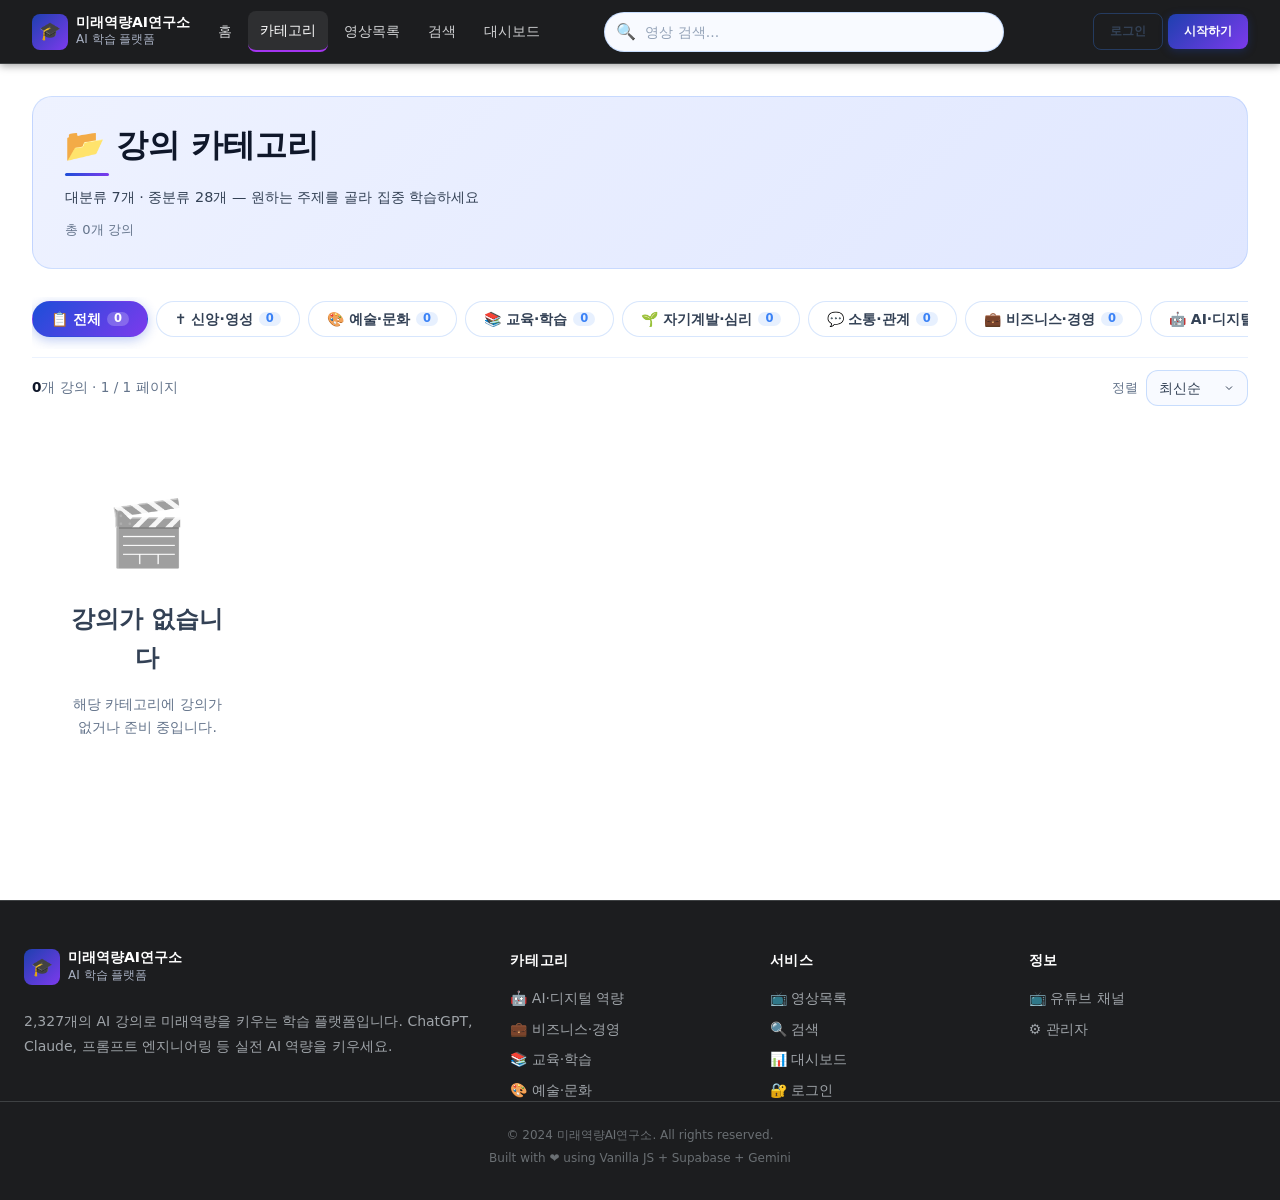
==== categories.html @ f141fc27 "feat: 미래역량AI연구소 초기 배포 - 전체 영상 목록 (videos-list.html) — 카테고리 배지 포함 - 카테고리별 강의 페이지 (categories.html) - " ====
<!DOCTYPE html>
<html lang="ko">
<head>
  <meta charset="UTF-8" />
  <meta name="viewport" content="width=device-width, initial-scale=1.0" />
  <title>카테고리별 강의 — 미래역량AI연구소</title>
  <meta name="description" content="AI·디지털, 비즈니스, 소통, 자기계발, 교육, 예술·문화, 신앙·영성 등 28개 세부 카테고리" />
  <link rel="stylesheet" href="css/main.css" />
  <link rel="stylesheet" href="css/components.css" />
  <style>
    /* ── 대분류 탭 ── */
    .main-tabs-wrap {
      overflow-x: auto;
      -webkit-overflow-scrolling: touch;
      scrollbar-width: none;
      padding: 4px 0 12px;
    }
    .main-tabs-wrap::-webkit-scrollbar { display: none; }
    .main-tabs {
      display: flex;
      gap: 8px;
      min-width: max-content;
    }
    .main-tab {
      display: flex;
      align-items: center;
      gap: 6px;
      padding: 10px 18px;
      border-radius: 40px;
      border: 1.5px solid rgba(59,130,246,0.2);
      background: #fff;
      cursor: pointer;
      white-space: nowrap;
      font-size: 0.875rem;
      font-weight: 600;
      color: var(--text-secondary);
      transition: all 0.18s;
      line-height: 1;
    }
    .main-tab:hover {
      border-color: rgba(59,130,246,0.45);
      background: #F0F4FF;
      color: #1D4ED8;
    }
    .main-tab.active {
      background: linear-gradient(135deg, #1D4ED8, #7C3AED);
      border-color: transparent;
      color: #fff;
      box-shadow: 0 3px 12px rgba(29,78,216,0.3);
    }
    .main-tab .tab-count {
      font-size: 0.72rem;
      font-weight: 700;
      background: rgba(255,255,255,0.22);
      padding: 1px 7px;
      border-radius: 20px;
    }
    .main-tab:not(.active) .tab-count {
      background: rgba(59,130,246,0.12);
      color: #3B82F6;
    }

    /* ── 중분류 필 바 ── */
    .sub-pills-bar {
      display: flex;
      align-items: center;
      gap: 8px;
      flex-wrap: wrap;
      padding: 14px 0 8px;
      border-top: 1px solid rgba(59,130,246,0.1);
      margin-top: 4px;
    }
    .sub-pills-bar .sub-label {
      font-size: 0.75rem;
      color: var(--text-muted);
      font-weight: 600;
      white-space: nowrap;
      padding-right: 4px;
    }

    /* ── 컨트롤 바 ── */
    .control-bar {
      display: flex;
      align-items: center;
      justify-content: space-between;
      gap: 12px;
      padding: 12px 0;
      flex-wrap: wrap;
      border-top: 1px solid rgba(59,130,246,0.1);
      margin-top: 8px;
    }
    .result-info {
      font-size: 0.85rem;
      color: var(--text-muted);
    }
    .result-info strong { color: var(--text-primary); }
    @media (max-width: 480px) {
      .main-tab { padding: 8px 14px; font-size: 0.8rem; }
      .control-bar { flex-direction: column; align-items: flex-start; gap: 8px; }
    }
  </style>
</head>
<body>

<script src="js/config.js"></script>
<script src="js/videos-data.js"></script>
<script src="js/categories-data.js"></script>
<script src="js/common.js"></script>
<script>injectNav('categories');</script>

<div class="page-wrapper">
  <div class="container" style="padding-top:32px;padding-bottom:80px;">

    <!-- 페이지 헤더 -->
    <div style="margin-bottom:28px;padding:28px 32px;background:linear-gradient(135deg,#EEF2FF 0%,#E0E7FF 100%);border-radius:20px;border:1.5px solid rgba(59,130,246,0.18);">
      <h1 style="font-size:clamp(1.4rem,4vw,2rem);font-weight:800;margin-bottom:6px;">
        📂 강의 카테고리
      </h1>
      <div style="width:44px;height:3px;background:linear-gradient(90deg,#1D4ED8,#7C3AED);border-radius:2px;margin:8px 0 10px;"></div>
      <p style="color:var(--text-secondary);font-size:0.9rem;">
        대분류 7개 · 중분류 28개 — 원하는 주제를 골라 집중 학습하세요
      </p>
      <div id="headerCount" style="margin-top:10px;font-size:0.82rem;color:#64748B;"></div>
    </div>

    <!-- ① 대분류 탭 -->
    <div class="main-tabs-wrap">
      <div class="main-tabs" id="mainTabs"></div>
    </div>

    <!-- ② 중분류 필 (대분류 선택 시) -->
    <div class="sub-pills-bar" id="subPillsBar" style="display:none;"></div>

    <!-- ③ 컨트롤 바 -->
    <div class="control-bar">
      <div class="result-info" id="resultInfo">로딩 중…</div>
      <div style="display:flex;align-items:center;gap:8px;">
        <label for="sortSelect" style="font-size:0.8rem;color:var(--text-muted);">정렬</label>
        <select class="sort-select" id="sortSelect">
          <option value="latest">최신순</option>
          <option value="popular">조회수순</option>
          <option value="title">제목순</option>
        </select>
      </div>
    </div>

    <!-- ④ 영상 그리드 -->
    <div class="video-grid" id="videoGrid"></div>

    <!-- ⑤ 페이지네이션 -->
    <div id="paginationWrap"></div>

  </div>
</div>

<div id="siteFooter"></div>
<script>injectFooter();</script>
<div id="toast-container"></div>

<script>
/* ─── 상태 ─────────────────────────────────────────────── */
var state = {
  mainId : getUrlParam('main', 'all'),
  subId  : getUrlParam('sub',  'all'),
  sort   : getUrlParam('sort', 'latest'),
  page   : parseInt(getUrlParam('page', '1'), 10) || 1,
};
var PAGE_SIZE = 20;

/* ─── 정렬 함수 ─────────────────────────────────────────── */
var SORT_FNS = {
  latest : function(a,b){ return new Date(b.published_at) - new Date(a.published_at); },
  popular: function(a,b){ return b.view_count - a.view_count; },
  title  : function(a,b){ return (a.title||'').localeCompare(b.title||'', 'ko'); },
};

/* ─── 필터링 ─────────────────────────────────────────────── */
function getFilteredVideos() {
  var all = getCategorizedVideos();
  if (state.mainId !== 'all') {
    all = all.filter(function(v){ return v.mainId === state.mainId; });
  }
  if (state.subId !== 'all') {
    all = all.filter(function(v){ return v.subId === state.subId; });
  }
  var fn = SORT_FNS[state.sort] || SORT_FNS.latest;
  return all.slice().sort(fn);
}

/* ─── 대분류 탭 렌더링 ──────────────────────────────────── */
function renderMainTabs() {
  var counts = getCounts();
  var el = document.getElementById('mainTabs');
  if (!el) return;

  var total = counts._total || 0;

  /* 헤더 카운트 */
  var hc = document.getElementById('headerCount');
  if (hc) hc.textContent = '총 ' + total.toLocaleString() + '개 강의';

  var html = '<button class="main-tab' + (state.mainId==='all'?' active':'') +
             '" data-main="all">📋 전체 <span class="tab-count">' + total + '</span></button>';

  TAXONOMY.forEach(function(main) {
    var cnt = (counts[main.id] || {})._total || 0;
    html += '<button class="main-tab' + (state.mainId===main.id?' active':'') +
            '" data-main="' + main.id + '">' +
            main.icon + ' ' + main.name +
            ' <span class="tab-count">' + cnt + '</span></button>';
  });

  /* 기타 */
  var otherCnt = (counts.other || {})._total || 0;
  if (otherCnt > 0) {
    html += '<button class="main-tab' + (state.mainId==='other'?' active':'') +
            '" data-main="other">📋 기타 <span class="tab-count">' + otherCnt + '</span></button>';
  }

  el.innerHTML = html;
  el.querySelectorAll('.main-tab').forEach(function(btn) {
    btn.addEventListener('click', function() {
      state.mainId = btn.dataset.main;
      state.subId  = 'all';
      state.page   = 1;
      syncUrl();
      renderMainTabs();
      renderSubPills();
      renderVideos();
    });
  });
}

/* ─── 중분류 필 렌더링 ──────────────────────────────────── */
function renderSubPills() {
  var bar = document.getElementById('subPillsBar');
  if (!bar) return;

  if (state.mainId === 'all' || state.mainId === 'other') {
    bar.style.display = 'none';
    return;
  }

  var main = getMainById(state.mainId);
  if (!main) { bar.style.display = 'none'; return; }

  var counts = getCounts();
  var mainCounts = counts[state.mainId] || { subs: {} };

  var html = '<span class="sub-label">' + main.icon + ' ' + main.name + ' ›</span>';
  html += '<button class="category-pill' + (state.subId==='all'?' active':'') + '" data-sub="all">' +
          '전체 <span class="pill-count">' + (mainCounts._total||0) + '</span></button>';

  main.subs.forEach(function(sub) {
    var cnt = mainCounts.subs[sub.id] || 0;
    html += '<button class="category-pill' + (state.subId===sub.id?' active':'') +
            '" data-sub="' + sub.id + '">' +
            sub.icon + ' ' + sub.name +
            ' <span class="pill-count">' + cnt + '</span></button>';
  });

  bar.innerHTML = html;
  bar.style.display = 'flex';

  bar.querySelectorAll('.category-pill').forEach(function(pill) {
    pill.addEventListener('click', function() {
      state.subId = pill.dataset.sub;
      state.page  = 1;
      syncUrl();
      renderSubPills();
      renderVideos();
    });
  });
}

/* ─── 영상 그리드 렌더링 ────────────────────────────────── */
function renderVideos() {
  var grid  = document.getElementById('videoGrid');
  var info  = document.getElementById('resultInfo');
  var pgWrap = document.getElementById('paginationWrap');
  if (!grid) return;

  var filtered = getFilteredVideos();
  var total = filtered.length;
  var totalPages = Math.max(1, Math.ceil(total / PAGE_SIZE));
  if (state.page > totalPages) state.page = totalPages;

  var start = (state.page - 1) * PAGE_SIZE;
  var page  = filtered.slice(start, start + PAGE_SIZE);

  /* 결과 정보 */
  var label = 'all';
  if (state.subId !== 'all') {
    var sub = getSubById(state.subId);
    label = sub ? sub.icon + ' ' + sub.name : state.subId;
  } else if (state.mainId !== 'all') {
    var main = getMainById(state.mainId);
    label = main ? main.icon + ' ' + main.name : state.mainId;
  }
  if (info) {
    info.innerHTML = (label !== 'all' ? '<strong>' + label + '</strong> · ' : '') +
                     '<strong>' + total.toLocaleString() + '</strong>개 강의 · ' +
                     state.page + ' / ' + totalPages + ' 페이지';
  }

  if (!page.length) {
    renderEmptyState(grid, '🎬', '강의가 없습니다', '해당 카테고리에 강의가 없거나 준비 중입니다.');
    if (pgWrap) pgWrap.innerHTML = '';
    return;
  }

  grid.innerHTML = page.map(function(v){ return renderVideoCard(v); }).join('');

  if (pgWrap) {
    pgWrap.innerHTML = renderPagination(state.page, totalPages, function(p) {
      state.page = p;
      syncUrl();
      renderVideos();
      window.scrollTo({ top: 0, behavior: 'smooth' });
    });
  }
}

/* ─── URL 동기화 ─────────────────────────────────────────── */
function syncUrl() {
  updateUrlParams({
    main: state.mainId !== 'all' ? state.mainId : null,
    sub : state.subId  !== 'all' ? state.subId  : null,
    sort: state.sort   !== 'latest' ? state.sort : null,
    page: state.page   >  1        ? state.page  : null,
  });
}

/* ─── 정렬 이벤트 ─────────────────────────────────────────── */
document.addEventListener('DOMContentLoaded', function() {
  var sortEl = document.getElementById('sortSelect');
  if (sortEl) {
    sortEl.value = state.sort;
    sortEl.addEventListener('change', function() {
      state.sort = this.value;
      state.page = 1;
      syncUrl();
      renderVideos();
    });
  }

  renderMainTabs();
  renderSubPills();
  renderVideos();
});
</script>
</body>
</html>
---- css/main.css ----
/* ============================================================
   미래역량AI연구소 학습 플랫폼 — main.css
   전역 스타일 · 화이트 테마 · CSS 변수 · 타이포그래피 · 반응형 그리드 · 애니메이션
   ============================================================ */

/* ── 1. CSS 커스텀 변수 ── */
:root {
  /* 컬러 팔레트 */
  --color-primary:        #1E40AF;
  --color-primary-light:  #3B82F6;
  --color-primary-dark:   #1E3A8A;
  --color-secondary:      #7C3AED;
  --color-secondary-light:#A78BFA;
  --color-accent:         #059669;
  --color-accent-light:   #10B981;

  /* 배경 - 화이트 테마 */
  --bg-base:              #FFFFFF;
  --bg-surface:           #FFFFFF;
  --bg-surface-2:         #F8FAFF;
  --bg-surface-3:         #EEF2FF;
  --bg-glass:             rgba(255, 255, 255, 0.92);
  --bg-glass-light:       rgba(59, 130, 246, 0.06);

  /* 텍스트 - 최고 대비 */
  --text-primary:         #0F172A;
  --text-secondary:       #334155;
  --text-muted:           #64748B;
  --text-accent:          #1D4ED8;

  /* 테두리 - 유색 */
  --border-color:         rgba(59, 130, 246, 0.2);
  --border-color-hover:   rgba(99, 102, 241, 0.45);

  /* 그림자 */
  --shadow-sm:            0 1px 4px rgba(30, 64, 175, 0.08);
  --shadow-md:            0 4px 20px rgba(30, 64, 175, 0.12);
  --shadow-lg:            0 8px 40px rgba(30, 64, 175, 0.16);
  --shadow-glow-blue:     0 0 32px rgba(59, 130, 246, 0.25);
  --shadow-glow-purple:   0 0 32px rgba(124, 58, 237, 0.2);

  /* 타이포그래피 */
  --font-sans:            'Noto Sans KR', 'Inter', system-ui, sans-serif;
  --font-mono:            'JetBrains Mono', 'Fira Code', monospace;
  --fs-xs:                0.75rem;    /* 12px */
  --fs-sm:                0.875rem;   /* 14px */
  --fs-base:              1rem;       /* 16px */
  --fs-md:                1.125rem;   /* 18px */
  --fs-lg:                1.25rem;    /* 20px */
  --fs-xl:                1.5rem;     /* 24px */
  --fs-2xl:               1.875rem;   /* 30px */
  --fs-3xl:               2.25rem;    /* 36px */
  --fs-4xl:               3rem;       /* 48px */
  --fw-regular:           400;
  --fw-medium:            500;
  --fw-semibold:          600;
  --fw-bold:              700;
  --fw-extrabold:         800;
  --lh-tight:             1.25;
  --lh-normal:            1.6;
  --lh-relaxed:           1.75;

  /* 간격 (8px 기반) */
  --space-1:              0.25rem;    /* 4px */
  --space-2:              0.5rem;     /* 8px */
  --space-3:              0.75rem;    /* 12px */
  --space-4:              1rem;       /* 16px */
  --space-5:              1.25rem;    /* 20px */
  --space-6:              1.5rem;     /* 24px */
  --space-8:              2rem;       /* 32px */
  --space-10:             2.5rem;     /* 40px */
  --space-12:             3rem;       /* 48px */
  --space-16:             4rem;       /* 64px */
  --space-20:             5rem;       /* 80px */

  /* 반경 */
  --radius-sm:            4px;
  --radius-md:            8px;
  --radius-lg:            12px;
  --radius-xl:            16px;
  --radius-2xl:           24px;
  --radius-full:          9999px;

  /* 전환 */
  --transition-fast:      150ms ease;
  --transition-normal:    250ms ease;
  --transition-slow:      400ms ease;

  /* z-index 레이어 */
  --z-base:               0;
  --z-dropdown:           100;
  --z-sticky:             200;
  --z-modal:              300;
  --z-toast:              400;
  --z-tooltip:            500;

  /* 레이아웃 */
  --max-width:            1280px;
  --nav-height:           64px;
  --sidebar-width:        320px;
}

/* ── 2. CSS 리셋 & 기반 ── */
*, *::before, *::after {
  box-sizing: border-box;
  margin: 0;
  padding: 0;
}

html {
  font-size: 16px;
  scroll-behavior: smooth;
  -webkit-text-size-adjust: 100%;
}

body {
  font-family: var(--font-sans);
  font-size: var(--fs-base);
  font-weight: var(--fw-regular);
  line-height: var(--lh-normal);
  color: var(--text-primary);
  background-color: #FFFFFF;
  min-height: 100vh;
  overflow-x: hidden;
  -webkit-font-smoothing: antialiased;
  -moz-osx-font-smoothing: grayscale;
}

img, video, iframe {
  display: block;
  max-width: 100%;
}

a {
  color: inherit;
  text-decoration: none;
}

button {
  font-family: inherit;
  cursor: pointer;
  border: none;
  background: none;
}

input, textarea, select {
  font-family: inherit;
  font-size: inherit;
}

ul, ol {
  list-style: none;
}

h1, h2, h3, h4, h5, h6 {
  font-weight: var(--fw-bold);
  line-height: var(--lh-tight);
  color: var(--text-primary);
}

/* ── 3. 타이포그래피 유틸리티 ── */
.text-xs     { font-size: var(--fs-xs); }
.text-sm     { font-size: var(--fs-sm); }
.text-base   { font-size: var(--fs-base); }
.text-md     { font-size: var(--fs-md); }
.text-lg     { font-size: var(--fs-lg); }
.text-xl     { font-size: var(--fs-xl); }
.text-2xl    { font-size: var(--fs-2xl); }
.text-3xl    { font-size: var(--fs-3xl); }
.text-4xl    { font-size: var(--fs-4xl); }

.font-medium    { font-weight: var(--fw-medium); }
.font-semibold  { font-weight: var(--fw-semibold); }
.font-bold      { font-weight: var(--fw-bold); }
.font-extrabold { font-weight: var(--fw-extrabold); }

.text-primary   { color: var(--text-primary); }
.text-secondary { color: var(--text-secondary); }
.text-muted     { color: var(--text-muted); }
.text-accent    { color: var(--text-accent); }
.text-green     { color: var(--color-accent-light); }
.text-purple    { color: var(--color-secondary-light); }

.text-center  { text-align: center; }
.text-right   { text-align: right; }
.text-left    { text-align: left; }

.leading-tight   { line-height: var(--lh-tight); }
.leading-relaxed { line-height: var(--lh-relaxed); }

/* 그라디언트 텍스트 */
.gradient-text {
  background: linear-gradient(135deg, var(--color-primary-light), var(--color-secondary-light));
  -webkit-background-clip: text;
  -webkit-text-fill-color: transparent;
  background-clip: text;
}

.gradient-text-green {
  background: linear-gradient(135deg, var(--color-accent-light), var(--color-primary-light));
  -webkit-background-clip: text;
  -webkit-text-fill-color: transparent;
  background-clip: text;
}

/* ── 4. 레이아웃 ── */
.container {
  width: 100%;
  max-width: var(--max-width);
  margin-inline: auto;
  padding-inline: var(--space-4);
}

@media (min-width: 640px)  { .container { padding-inline: var(--space-6); } }
@media (min-width: 1024px) { .container { padding-inline: var(--space-8); } }

.page-wrapper {
  padding-top: var(--nav-height);
  min-height: 100vh;
}

/* 섹션 간격 */
.section {
  padding-block: var(--space-16);
}
.section-sm {
  padding-block: var(--space-10);
}

.section-title {
  font-size: var(--fs-2xl);
  font-weight: var(--fw-bold);
  margin-bottom: var(--space-2);
}
.section-subtitle {
  font-size: var(--fs-base);
  color: var(--text-secondary);
  margin-bottom: var(--space-8);
}

/* ── 5. 반응형 그리드 ── */

/* 영상 카드 그리드 */
.video-grid {
  display: grid;
  gap: 16px;
  grid-template-columns: 1fr;
}
@media (min-width: 480px) {
  .video-grid { grid-template-columns: repeat(2, 1fr); }
}
@media (min-width: 768px) {
  .video-grid { grid-template-columns: repeat(3, 1fr); gap: 16px; }
}
@media (min-width: 1024px) {
  .video-grid { grid-template-columns: repeat(4, 1fr); }
}
@media (min-width: 1280px) {
  .video-grid { grid-template-columns: repeat(5, 1fr); }
}

/* 카테고리 그리드 */
.category-grid {
  display: grid;
  gap: var(--space-4);
  grid-template-columns: repeat(2, 1fr);
}
@media (min-width: 480px) {
  .category-grid { grid-template-columns: repeat(3, 1fr); }
}
@media (min-width: 768px) {
  .category-grid { grid-template-columns: repeat(4, 1fr); }
}
@media (min-width: 1024px) {
  .category-grid { grid-template-columns: repeat(5, 1fr); }
}

/* 2열 레이아웃 (콘텐츠 + 사이드바) */
.content-with-sidebar {
  display: grid;
  gap: var(--space-8);
  grid-template-columns: 1fr;
}
@media (min-width: 1024px) {
  .content-with-sidebar {
    grid-template-columns: 1fr var(--sidebar-width);
    align-items: start;
  }
}

/* 통계 카드 그리드 */
.stats-grid {
  display: grid;
  gap: var(--space-4);
  grid-template-columns: repeat(2, 1fr);
}
@media (min-width: 768px) {
  .stats-grid { grid-template-columns: repeat(4, 1fr); }
}

/* ── 6. 플렉스 유틸리티 ── */
.flex          { display: flex; }
.flex-col      { flex-direction: column; }
.flex-wrap     { flex-wrap: wrap; }
.items-center  { align-items: center; }
.items-start   { align-items: flex-start; }
.items-end     { align-items: flex-end; }
.justify-center { justify-content: center; }
.justify-between { justify-content: space-between; }
.justify-end    { justify-content: flex-end; }
.gap-1   { gap: var(--space-1); }
.gap-2   { gap: var(--space-2); }
.gap-3   { gap: var(--space-3); }
.gap-4   { gap: var(--space-4); }
.gap-6   { gap: var(--space-6); }
.gap-8   { gap: var(--space-8); }
.flex-1  { flex: 1; }
.flex-shrink-0 { flex-shrink: 0; }

/* ── 7. 배경 & 카드 유틸리티 ── */
.bg-surface   { background: var(--bg-surface); }
.bg-surface-2 { background: var(--bg-surface-2); }
.bg-glass     { background: var(--bg-glass); backdrop-filter: blur(12px); -webkit-backdrop-filter: blur(12px); }

.card {
  background: #FFFFFF;
  border: 1.5px solid rgba(59, 130, 246, 0.18);
  border-radius: var(--radius-xl);
  padding: var(--space-6);
  box-shadow: 0 2px 12px rgba(30, 64, 175, 0.06);
}

.card-hover {
  transition: transform var(--transition-normal), box-shadow var(--transition-normal), border-color var(--transition-normal);
}
.card-hover:hover {
  transform: translateY(-2px);
  box-shadow: 0 8px 32px rgba(30, 64, 175, 0.14);
  border-color: rgba(99, 102, 241, 0.4);
}

/* ── 8. 구분선 ── */
.divider {
  height: 1px;
  background: var(--border-color);
  margin-block: var(--space-6);
}

/* ── 9. 배지 ── */
.badge {
  display: inline-flex;
  align-items: center;
  gap: var(--space-1);
  padding: 2px var(--space-2);
  border-radius: var(--radius-full);
  font-size: var(--fs-xs);
  font-weight: var(--fw-semibold);
  white-space: nowrap;
}
.badge-blue   { background: rgba(59,130,246,0.1); color: #1D4ED8; border: 1px solid rgba(59,130,246,0.3); }
.badge-purple { background: rgba(124,58,237,0.08); color: #7C3AED; border: 1px solid rgba(124,58,237,0.25); }
.badge-green  { background: rgba(5,150,105,0.08); color: #059669; border: 1px solid rgba(5,150,105,0.25); }
.badge-orange { background: rgba(234,88,12,0.08); color: #D97706; border: 1px solid rgba(234,88,12,0.25); }
.badge-gray   { background: rgba(100,116,139,0.1); color: #334155; border: 1px solid rgba(100,116,139,0.2); }

/* ── 10. 스크롤바 커스텀 ── */
::-webkit-scrollbar { width: 6px; height: 6px; }
::-webkit-scrollbar-track { background: #F1F5F9; }
::-webkit-scrollbar-thumb { background: #CBD5E1; border-radius: 3px; }
::-webkit-scrollbar-thumb:hover { background: #94A3B8; }

/* ── 11. 애니메이션 키프레임 ── */
@keyframes fadeIn {
  from { opacity: 0; }
  to   { opacity: 1; }
}

@keyframes fadeInUp {
  from { opacity: 0; transform: translateY(20px); }
  to   { opacity: 1; transform: translateY(0); }
}

@keyframes fadeInDown {
  from { opacity: 0; transform: translateY(-20px); }
  to   { opacity: 1; transform: translateY(0); }
}

@keyframes fadeInLeft {
  from { opacity: 0; transform: translateX(-20px); }
  to   { opacity: 1; transform: translateX(0); }
}

@keyframes slideUp {
  from { transform: translateY(100%); opacity: 0; }
  to   { transform: translateY(0); opacity: 1; }
}

@keyframes scaleIn {
  from { opacity: 0; transform: scale(0.95); }
  to   { opacity: 1; transform: scale(1); }
}

@keyframes pulse {
  0%, 100% { opacity: 1; }
  50%       { opacity: 0.5; }
}

@keyframes spin {
  from { transform: rotate(0deg); }
  to   { transform: rotate(360deg); }
}

@keyframes shimmer {
  0%   { background-position: -200% 0; }
  100% { background-position: 200% 0; }
}

@keyframes gradientShift {
  0%   { background-position: 0% 50%; }
  50%  { background-position: 100% 50%; }
  100% { background-position: 0% 50%; }
}

@keyframes float {
  0%, 100% { transform: translateY(0); }
  50%       { transform: translateY(-8px); }
}

@keyframes glow {
  0%, 100% { box-shadow: var(--shadow-glow-blue); }
  50%       { box-shadow: var(--shadow-glow-purple); }
}

/* 애니메이션 클래스 */
.animate-fade-in     { animation: fadeIn 0.4s ease forwards; }
.animate-fade-in-up  { animation: fadeInUp 0.5s ease forwards; }
.animate-fade-in-down { animation: fadeInDown 0.4s ease forwards; }
.animate-scale-in    { animation: scaleIn 0.3s ease forwards; }
.animate-float       { animation: float 3s ease-in-out infinite; }
.animate-pulse       { animation: pulse 2s ease-in-out infinite; }
.animate-spin        { animation: spin 1s linear infinite; }
.animate-glow        { animation: glow 3s ease-in-out infinite; }

/* 딜레이 유틸리티 */
.delay-100 { animation-delay: 100ms; }
.delay-200 { animation-delay: 200ms; }
.delay-300 { animation-delay: 300ms; }
.delay-400 { animation-delay: 400ms; }
.delay-500 { animation-delay: 500ms; }

/* 스켈레톤 로딩 */
.skeleton {
  background: linear-gradient(90deg, #F1F5F9 25%, #E2E8F0 50%, #F1F5F9 75%);
  background-size: 200% 100%;
  animation: shimmer 1.5s infinite;
  border-radius: var(--radius-md);
}

/* ── 12. 반응형 유틸리티 ── */
.hidden         { display: none !important; }
.sr-only        { position: absolute; width: 1px; height: 1px; padding: 0; margin: -1px; overflow: hidden; clip: rect(0,0,0,0); white-space: nowrap; border: 0; }

@media (max-width: 639px) {
  .hidden-mobile { display: none !important; }
  .text-4xl { font-size: var(--fs-2xl); }
  .text-3xl { font-size: var(--fs-xl); }
}
@media (min-width: 640px) {
  .hidden-desktop { display: none !important; }
}
@media (max-width: 1023px) {
  .hidden-tablet { display: none !important; }
}

/* ── 13. 인터랙션 피드백 ── */
.interactive {
  transition: opacity var(--transition-fast), transform var(--transition-fast);
  cursor: pointer;
}
.interactive:hover  { opacity: 0.85; }
.interactive:active { transform: scale(0.97); }

/* ── 14. 포커스 링 ── */
:focus-visible {
  outline: 2px solid var(--color-primary-light);
  outline-offset: 2px;
  border-radius: var(--radius-sm);
}

/* ── 15. 선택 색상 ── */
::selection {
  background: rgba(99, 102, 241, 0.2);
  color: #0F172A;
}

/* ── 16. 스크롤 여백 (fixed nav 보정) ── */
[id] { scroll-margin-top: calc(var(--nav-height) + 16px); }

/* ── 17. 공통 섹션 헤더 ── */
.section-header {
  display: flex;
  align-items: flex-end;
  justify-content: space-between;
  margin-bottom: var(--space-8);
  gap: var(--space-4);
  flex-wrap: wrap;
}

.section-header .view-all {
  font-size: var(--fs-sm);
  color: var(--color-primary-light);
  font-weight: var(--fw-medium);
  white-space: nowrap;
  transition: color var(--transition-fast);
}
.section-header .view-all:hover { color: var(--color-secondary-light); }

/* ── 18. 페이지 구분선 그라디언트 ── */
.gradient-divider {
  height: 1px;
  background: linear-gradient(90deg, transparent, rgba(99, 102, 241, 0.35), rgba(59, 130, 246, 0.25), transparent);
  margin-block: var(--space-12);
}

/* ── 19. 빈 상태 (empty state) ── */
.empty-state {
  display: flex;
  flex-direction: column;
  align-items: center;
  justify-content: center;
  gap: var(--space-4);
  padding: var(--space-16) var(--space-8);
  text-align: center;
}

.empty-state-icon {
  font-size: 4rem;
  opacity: 0.5;
}

.empty-state-title {
  font-size: var(--fs-xl);
  font-weight: var(--fw-semibold);
  color: #334155;
}

.empty-state-desc {
  font-size: var(--fs-sm);
  color: #64748B;
  max-width: 360px;
}

/* ── 20. 로딩 오버레이 ── */
.loading-overlay {
  position: fixed;
  inset: 0;
  background: rgba(255, 255, 255, 0.85);
  display: flex;
  align-items: center;
  justify-content: center;
  z-index: var(--z-modal);
  backdrop-filter: blur(4px);
}

.spinner {
  width: 40px;
  height: 40px;
  border: 3px solid var(--border-color);
  border-top-color: var(--color-primary-light);
  border-radius: 50%;
  animation: spin 0.8s linear infinite;
}

.spinner-sm {
  width: 20px;
  height: 20px;
  border-width: 2px;
}

/* ── 21. 히어로 그라디언트 배경 ── */
.hero-bg {
  background:
    radial-gradient(ellipse 80% 60% at 20% 40%, rgba(59, 130, 246, 0.12) 0%, transparent 60%),
    radial-gradient(ellipse 60% 50% at 80% 60%, rgba(124, 58, 237, 0.08) 0%, transparent 60%),
    linear-gradient(135deg, #EEF2FF 0%, #E0E7FF 30%, #F0F4FF 60%, #F8FAFF 100%);
  border-bottom: 1px solid rgba(99, 102, 241, 0.15);
}

/* ── 22. 구분선 그라디언트 테두리 ── */
.border-gradient {
  position: relative;
  border: 1.5px solid transparent;
  background: linear-gradient(#FFFFFF, #FFFFFF) padding-box,
              linear-gradient(135deg, var(--color-primary), var(--color-secondary)) border-box;
}

/* ── 23. 탭 인터페이스 기반 ── */
.tabs {
  display: flex;
  gap: var(--space-2);
  flex-wrap: wrap;
}

.tab-pane {
  display: none;
}
.tab-pane.active {
  display: block;
  animation: fadeIn 0.3s ease;
}

/* ── 24. 커스텀 체크박스 ── */
.custom-checkbox {
  position: relative;
  display: inline-flex;
  align-items: center;
  gap: var(--space-2);
  cursor: pointer;
}
.custom-checkbox input[type="checkbox"] {
  width: 18px;
  height: 18px;
  accent-color: var(--color-primary-light);
  cursor: pointer;
}

/* ── 25. 구글 폰트 로드 (인라인 대체) ── */
@import url('https://fonts.googleapis.com/css2?family=Noto+Sans+KR:wght@400;500;600;700;800&family=Inter:wght@400;500;600;700;800&display=swap');

/* ── 26. 모바일 최적화 ── */
@media (max-width: 639px) {
  :root {
    --nav-height: 56px;
    --space-16: 3rem;
    --space-20: 4rem;
  }
  body { font-size: 15px; }
  .section { padding-block: 40px; }
  .section-sm { padding-block: 28px; }
  .card { padding: var(--space-4); }
  .btn { min-height: 44px; }
  .stats-grid { grid-template-columns: repeat(2, 1fr); }
}
---- css/components.css ----
/* ============================================================
   미래역량AI연구소 학습 플랫폼 — components.css
   컴포넌트 스타일: 카드 · 배지 · 검색바 · 네비 · 모달 · 진도바 · 버튼
   ============================================================ */

/* ═══════════════════════════════════════════════════════════
   1. .nav-bar — 네비게이션 바
   ═══════════════════════════════════════════════════════════ */
.nav-bar {
  position: fixed;
  top: 0;
  left: 0;
  right: 0;
  height: var(--nav-height);
  background: #1C1D1F;
  border-bottom: 1px solid #3E4143;
  box-shadow: 0 2px 8px rgba(0,0,0,0.35);
  z-index: var(--z-sticky);
  transition: background var(--transition-normal), box-shadow var(--transition-normal);
}
.nav-bar.scrolled {
  background: #1C1D1F;
  box-shadow: 0 2px 16px rgba(0,0,0,0.45);
}

.nav-inner {
  display: flex;
  align-items: center;
  gap: var(--space-4);
  height: 100%;
  max-width: var(--max-width);
  margin-inline: auto;
  padding-inline: var(--space-4);
}
@media (min-width: 640px)  { .nav-inner { padding-inline: var(--space-6); } }
@media (min-width: 1024px) { .nav-inner { padding-inline: var(--space-8); } }

/* 로고 */
.nav-logo {
  display: flex;
  align-items: center;
  gap: var(--space-2);
  flex-shrink: 0;
  text-decoration: none;
}
.nav-logo-icon {
  width: 36px;
  height: 36px;
  background: linear-gradient(135deg, var(--color-primary), var(--color-secondary));
  border-radius: var(--radius-md);
  display: flex;
  align-items: center;
  justify-content: center;
  font-size: 1.1rem;
}
.nav-logo-text {
  font-size: var(--fs-sm);
  font-weight: var(--fw-bold);
  line-height: 1.2;
  white-space: nowrap;
  color: #FFFFFF;
}
.nav-logo-sub {
  font-size: var(--fs-xs);
  color: #A8B0C2;
  font-weight: var(--fw-regular);
}

/* 카테고리 링크 (데스크탑) */
.nav-links {
  display: none;
  align-items: center;
  gap: var(--space-1);
  flex-shrink: 0;
}
@media (min-width: 1024px) { .nav-links { display: flex; } }

.nav-link {
  padding: var(--space-2) var(--space-3);
  border-radius: var(--radius-md);
  font-size: var(--fs-sm);
  font-weight: var(--fw-medium);
  color: #CFD0D2;
  transition: color var(--transition-fast), background var(--transition-fast);
  white-space: nowrap;
}
.nav-link:hover, .nav-link.active {
  color: #FFFFFF;
  background: rgba(255,255,255,0.08);
}
.nav-link.active { color: #FFFFFF; border-bottom: 2px solid #A435F0; }

/* 검색바 (nav 내) */
.nav-search {
  flex: 1;
  max-width: 400px;
  margin-inline: auto;
}
@media (max-width: 639px) { .nav-search { display: none; } }

/* 우측 액션 */
.nav-actions {
  display: flex;
  align-items: center;
  gap: var(--space-2);
  flex-shrink: 0;
  margin-left: auto;
}

/* 햄버거 버튼 */
.nav-hamburger {
  display: flex;
  flex-direction: column;
  gap: 5px;
  padding: var(--space-2);
  cursor: pointer;
  border-radius: var(--radius-md);
  transition: background var(--transition-fast);
}
@media (min-width: 1024px) { .nav-hamburger { display: none; } }
.nav-hamburger:hover { background: var(--bg-glass-light); }
.nav-hamburger span {
  display: block;
  width: 22px;
  height: 2px;
  background: #CFD0D2;
  border-radius: 1px;
  transition: transform var(--transition-normal), opacity var(--transition-fast), background var(--transition-fast);
}
.nav-hamburger.open span:nth-child(1) { transform: translateY(7px) rotate(45deg); background: var(--text-primary); }
.nav-hamburger.open span:nth-child(2) { opacity: 0; }
.nav-hamburger.open span:nth-child(3) { transform: translateY(-7px) rotate(-45deg); background: var(--text-primary); }

/* 모바일 드로워 메뉴 */
.mobile-menu {
  position: fixed;
  top: var(--nav-height);
  left: 0;
  right: 0;
  bottom: 0;
  background: #FFFFFF;
  border-right: 1.5px solid rgba(59,130,246,0.2);
  z-index: calc(var(--z-sticky) - 1);
  padding: var(--space-4);
  overflow-y: auto;
  transform: translateX(-100%);
  transition: transform var(--transition-normal);
}
.mobile-menu.open { transform: translateX(0); }

.mobile-menu-links {
  display: flex;
  flex-direction: column;
  gap: var(--space-1);
  padding-bottom: var(--space-4);
  border-bottom: 1px solid rgba(59,130,246,0.15);
  margin-bottom: var(--space-4);
}
.mobile-menu-link {
  display: flex;
  align-items: center;
  gap: var(--space-3);
  padding: var(--space-3) var(--space-4);
  border-radius: var(--radius-lg);
  font-size: var(--fs-base);
  color: #334155;
  transition: color var(--transition-fast), background var(--transition-fast);
}
.mobile-menu-link:hover, .mobile-menu-link.active {
  color: #0F172A;
  background: #EEF2FF;
}

/* ═══════════════════════════════════════════════════════════
   2. .search-bar — 검색 입력
   ═══════════════════════════════════════════════════════════ */
.search-bar {
  position: relative;
  display: flex;
  align-items: center;
}

.search-bar-input {
  width: 100%;
  height: 40px;
  padding: 0 var(--space-10) 0 var(--space-10);
  background: #F8FAFF;
  border: 1.5px solid rgba(59, 130, 246, 0.25);
  border-radius: var(--radius-full);
  color: #0F172A;
  font-size: var(--fs-sm);
  transition: border-color var(--transition-fast), box-shadow var(--transition-fast), background var(--transition-fast);
  outline: none;
}
.search-bar-input::placeholder { color: #94A3B8; }
.search-bar-input:focus {
  border-color: var(--color-primary-light);
  background: #FFFFFF;
  box-shadow: 0 0 0 3px rgba(59, 130, 246, 0.12);
}

.search-bar-icon {
  position: absolute;
  left: var(--space-3);
  color: var(--text-muted);
  pointer-events: none;
  font-size: 1rem;
  display: flex;
  align-items: center;
}
.search-bar-clear {
  position: absolute;
  right: var(--space-3);
  color: var(--text-muted);
  cursor: pointer;
  padding: var(--space-1);
  border-radius: 50%;
  transition: color var(--transition-fast), background var(--transition-fast);
  display: none;
  align-items: center;
  justify-content: center;
  font-size: 0.875rem;
}
.search-bar-clear:hover { color: var(--text-primary); background: var(--bg-glass-light); }
.search-bar-clear.visible { display: flex; }

/* 히어로 검색바 (크게) */
.search-bar-hero .search-bar-input {
  height: 56px;
  font-size: var(--fs-base);
  padding: 0 var(--space-12) 0 var(--space-12);
  border-radius: var(--radius-full);
  background: rgba(255, 255, 255, 0.9);
  border-color: rgba(59, 130, 246, 0.3);
  color: #0F172A;
}
.search-bar-hero .search-bar-input:focus {
  border-color: var(--color-primary-light);
  box-shadow: 0 0 0 4px rgba(30, 64, 175, 0.2);
}
.search-bar-hero .search-bar-icon { left: var(--space-5); font-size: 1.25rem; }
.search-bar-hero .search-bar-btn {
  position: absolute;
  right: var(--space-2);
  height: 44px;
  padding: 0 var(--space-5);
  border-radius: var(--radius-full);
  background: linear-gradient(135deg, var(--color-primary), var(--color-secondary));
  color: white;
  font-size: var(--fs-sm);
  font-weight: var(--fw-semibold);
  transition: opacity var(--transition-fast), transform var(--transition-fast);
  cursor: pointer;
  border: none;
  font-family: inherit;
}
.search-bar-hero .search-bar-btn:hover { opacity: 0.9; transform: scale(1.02); }

/* 자동완성 드롭다운 */
.search-autocomplete {
  position: absolute;
  top: calc(100% + 8px);
  left: 0;
  right: 0;
  background: #FFFFFF;
  border: 1.5px solid rgba(59, 130, 246, 0.2);
  border-radius: var(--radius-lg);
  box-shadow: 0 8px 32px rgba(30, 64, 175, 0.12);
  z-index: var(--z-dropdown);
  overflow: hidden;
  display: none;
}
.search-autocomplete.visible { display: block; animation: fadeInDown 0.2s ease; }

.autocomplete-item {
  display: flex;
  align-items: center;
  gap: var(--space-3);
  padding: var(--space-3) var(--space-4);
  font-size: var(--fs-sm);
  color: #334155;
  cursor: pointer;
  transition: background var(--transition-fast), color var(--transition-fast);
}
.autocomplete-item:hover, .autocomplete-item.focused {
  background: #EEF2FF;
  color: #0F172A;
}

/* ═══════════════════════════════════════════════════════════
   3. .video-card — 영상 카드
   ═══════════════════════════════════════════════════════════ */
.video-card {
  background: #FFFFFF;
  border: 1px solid #D1D7DC;
  border-radius: 4px;
  box-shadow: 0 2px 4px rgba(0,0,0,0.08);
  overflow: hidden;
  cursor: pointer;
  transition: transform 0.15s ease, box-shadow 0.15s ease, border-color 0.15s ease;
  display: flex;
  flex-direction: column;
}
.video-card:hover {
  transform: translateY(-3px);
  box-shadow: 0 8px 24px rgba(0,0,0,0.15);
  border-color: #B4BEC8;
}

/* 썸네일 */
.video-card-thumb {
  position: relative;
  width: 100%;
  padding-top: 56.25%; /* 16:9 */
  overflow: hidden;
  background: #EEF2FF;
  flex-shrink: 0;
}
.video-card-thumb img {
  position: absolute;
  inset: 0;
  width: 100%;
  height: 100%;
  object-fit: cover;
  transition: transform var(--transition-slow);
}
.video-card:hover .video-card-thumb img { transform: scale(1.05); }

/* 재생 오버레이 */
.video-card-play {
  position: absolute;
  inset: 0;
  display: flex;
  align-items: center;
  justify-content: center;
  background: rgba(0, 0, 0, 0);
  transition: background var(--transition-normal);
}
.video-card:hover .video-card-play { background: rgba(0, 0, 0, 0.4); }

.play-icon {
  width: 48px;
  height: 48px;
  background: rgba(255, 255, 255, 0.15);
  backdrop-filter: blur(8px);
  border-radius: 50%;
  display: flex;
  align-items: center;
  justify-content: center;
  font-size: 1.25rem;
  color: white;
  opacity: 0;
  transform: scale(0.8);
  transition: opacity var(--transition-normal), transform var(--transition-normal);
}
.video-card:hover .play-icon { opacity: 1; transform: scale(1); }

/* 시청 완료 배지 */
.video-card-completed {
  position: absolute;
  top: var(--space-2);
  right: var(--space-2);
  background: rgba(5, 150, 105, 0.9);
  color: white;
  font-size: var(--fs-xs);
  font-weight: var(--fw-semibold);
  padding: 2px var(--space-2);
  border-radius: var(--radius-full);
}

/* 카드 본문 */
.video-card-body {
  padding: 12px;
  display: flex;
  flex-direction: column;
  gap: 4px;
  flex: 1;
}

.video-card-category {
  display: flex;
  align-items: center;
  gap: var(--space-1);
  margin-bottom: 2px;
}

.video-card-title {
  font-size: 0.875rem;
  font-weight: 700;
  line-height: 1.4;
  color: #1C1D1F;
  display: -webkit-box;
  -webkit-line-clamp: 2;
  -webkit-box-orient: vertical;
  overflow: hidden;
  transition: color var(--transition-fast);
}
.video-card:hover .video-card-title { color: #5624D0; }

/* Udemy-style instructor line */
.video-card-instructor {
  font-size: 0.75rem;
  color: #6A6F73;
  margin-top: 2px;
}

/* Udemy-style star rating */
.video-card-rating {
  display: flex;
  align-items: center;
  gap: 4px;
  margin-top: 4px;
}
.video-card-rating-score {
  font-size: 0.8rem;
  font-weight: 700;
  color: #B4690E;
}
.video-card-stars {
  color: #E59819;
  font-size: 0.7rem;
  letter-spacing: -1px;
}
.video-card-rating-count {
  font-size: 0.72rem;
  color: #6A6F73;
}

/* Free badge */
.video-card-free {
  display: inline-block;
  margin-top: 6px;
  font-size: 0.8rem;
  font-weight: 700;
  color: #1C1D1F;
}

.video-card-meta {
  display: flex;
  align-items: center;
  gap: var(--space-3);
  font-size: var(--fs-xs);
  color: #6A6F73;
  margin-top: auto;
  padding-top: 4px;
}

.video-card-meta-item {
  display: flex;
  align-items: center;
  gap: var(--space-1);
}

/* ── Udemy-style 가로 스크롤 캐러셀 ── */
.course-carousel-wrap {
  position: relative;
  margin: 0 -8px;
}
.course-carousel {
  display: flex;
  gap: 12px;
  overflow-x: auto;
  scroll-snap-type: x mandatory;
  -webkit-overflow-scrolling: touch;
  scrollbar-width: none;
  padding: 4px 8px 12px;
}
.course-carousel::-webkit-scrollbar { display: none; }
.course-carousel .video-card {
  min-width: 220px;
  max-width: 220px;
  scroll-snap-align: start;
}
@media (min-width: 640px) {
  .course-carousel .video-card { min-width: 240px; max-width: 240px; }
}
@media (min-width: 1024px) {
  .course-carousel .video-card { min-width: 260px; max-width: 260px; }
}
.carousel-btn {
  position: absolute;
  top: 50%;
  transform: translateY(-50%);
  width: 40px;
  height: 40px;
  border-radius: 50%;
  background: #FFFFFF;
  border: 1px solid #D1D7DC;
  box-shadow: 0 2px 8px rgba(0,0,0,0.15);
  display: flex;
  align-items: center;
  justify-content: center;
  cursor: pointer;
  z-index: 2;
  font-size: 1rem;
  color: #1C1D1F;
  transition: box-shadow 0.15s;
}
.carousel-btn:hover { box-shadow: 0 4px 16px rgba(0,0,0,0.25); }
.carousel-btn-prev { left: -16px; }
.carousel-btn-next { right: -16px; }

/* 수평 레이아웃 영상 카드 */
.video-card-horizontal {
  flex-direction: row;
  border-radius: var(--radius-lg);
}
.video-card-horizontal .video-card-thumb {
  width: 160px;
  padding-top: 0;
  height: 90px;
  flex-shrink: 0;
}
.video-card-horizontal .video-card-thumb img {
  position: static;
  width: 100%;
  height: 100%;
}
@media (max-width: 479px) {
  .video-card-horizontal { flex-direction: column; }
  .video-card-horizontal .video-card-thumb {
    width: 100%;
    height: auto;
    padding-top: 56.25%;
  }
  .video-card-horizontal .video-card-thumb img {
    position: absolute;
  }
}

/* ═══════════════════════════════════════════════════════════
   4. .category-pill — 카테고리 필터 버튼
   ═══════════════════════════════════════════════════════════ */
.category-pills {
  display: flex;
  gap: var(--space-2);
  flex-wrap: wrap;
  align-items: center;
}

.category-pill {
  display: inline-flex;
  align-items: center;
  gap: var(--space-2);
  padding: var(--space-2) var(--space-4);
  background: #F8FAFF;
  border: 1.5px solid rgba(59, 130, 246, 0.25);
  border-radius: var(--radius-full);
  font-size: var(--fs-sm);
  font-weight: var(--fw-medium);
  color: #334155;
  cursor: pointer;
  white-space: nowrap;
  transition: all var(--transition-fast);
  user-select: none;
  min-height: 36px;
}
.category-pill:hover {
  border-color: #3B82F6;
  color: #1D4ED8;
  background: #EEF2FF;
}
.category-pill.active {
  background: linear-gradient(135deg, #1D4ED8, #7C3AED);
  border-color: transparent;
  color: white;
  box-shadow: 0 2px 12px rgba(30, 64, 175, 0.35);
}
.category-pill .pill-count {
  font-size: var(--fs-xs);
  opacity: 0.7;
  background: rgba(255,255,255,0.15);
  padding: 0 6px;
  border-radius: var(--radius-full);
  line-height: 1.6;
}
.category-pill.active .pill-count { opacity: 0.9; }

/* 카테고리 카드 (그리드용) */
.category-card {
  background: #FFFFFF;
  border: 1.5px solid rgba(59, 130, 246, 0.2);
  border-radius: var(--radius-xl);
  padding: var(--space-5);
  box-shadow: 0 2px 8px rgba(30, 64, 175, 0.04);
  cursor: pointer;
  text-align: center;
  transition: all var(--transition-normal);
  display: flex;
  flex-direction: column;
  align-items: center;
  gap: var(--space-3);
  text-decoration: none;
}
.category-card:hover {
  transform: translateY(-3px);
  border-color: #3B82F6;
  box-shadow: 0 4px 24px rgba(59, 130, 246, 0.2);
}
.category-card-icon {
  font-size: 2rem;
  line-height: 1;
}
.category-card-name {
  font-size: var(--fs-sm);
  font-weight: var(--fw-semibold);
  color: #0F172A;
}
.category-card-count {
  font-size: var(--fs-xs);
  color: #64748B;
}

/* ═══════════════════════════════════════════════════════════
   5. .btn — 버튼 variants
   ═══════════════════════════════════════════════════════════ */
.btn {
  display: inline-flex;
  align-items: center;
  justify-content: center;
  gap: var(--space-2);
  padding: var(--space-3) var(--space-6);
  border-radius: var(--radius-lg);
  font-size: var(--fs-sm);
  font-weight: var(--fw-semibold);
  font-family: var(--font-sans);
  cursor: pointer;
  border: none;
  white-space: nowrap;
  text-decoration: none;
  transition: all var(--transition-fast);
  user-select: none;
  position: relative;
  overflow: hidden;
}
.btn:disabled {
  opacity: 0.5;
  cursor: not-allowed;
  pointer-events: none;
}

/* Primary */
.btn-primary {
  background: linear-gradient(135deg, var(--color-primary), var(--color-secondary));
  color: white;
  box-shadow: 0 2px 8px rgba(30, 64, 175, 0.35);
}
.btn-primary:hover {
  opacity: 0.9;
  transform: translateY(-1px);
  box-shadow: 0 4px 16px rgba(30, 64, 175, 0.5);
}
.btn-primary:active { transform: translateY(0); }

/* Secondary */
.btn-secondary {
  background: #F8FAFF;
  color: #0F172A;
  border: 1.5px solid rgba(59, 130, 246, 0.25);
}
.btn-secondary:hover {
  background: #EEF2FF;
  border-color: #3B82F6;
  transform: translateY(-1px);
}

/* Ghost */
.btn-ghost {
  background: transparent;
  color: #334155;
  border: 1.5px solid rgba(59, 130, 246, 0.3);
}
.btn-ghost:hover {
  background: #EEF2FF;
  color: #1D4ED8;
  border-color: #3B82F6;
}

/* Danger */
.btn-danger {
  background: rgba(239, 68, 68, 0.08);
  color: #DC2626;
  border: 1.5px solid rgba(239, 68, 68, 0.3);
}
.btn-danger:hover {
  background: rgba(239, 68, 68, 0.15);
  border-color: rgba(239, 68, 68, 0.5);
}

/* Success */
.btn-success {
  background: rgba(5, 150, 105, 0.08);
  color: #059669;
  border: 1.5px solid rgba(5, 150, 105, 0.3);
}
.btn-success:hover {
  background: rgba(5, 150, 105, 0.15);
  border-color: rgba(5, 150, 105, 0.5);
}

/* 사이즈 variants */
.btn-xs { padding: var(--space-1) var(--space-3); font-size: var(--fs-xs); border-radius: var(--radius-md); }
.btn-sm { padding: var(--space-2) var(--space-4); font-size: var(--fs-xs); border-radius: var(--radius-md); }
.btn-lg { padding: var(--space-4) var(--space-8); font-size: var(--fs-base); border-radius: var(--radius-xl); }
.btn-xl { padding: var(--space-5) var(--space-10); font-size: var(--fs-md); border-radius: var(--radius-xl); }
.btn-block { width: 100%; }

/* 아이콘 버튼 */
.btn-icon {
  width: 36px;
  height: 36px;
  padding: 0;
  border-radius: var(--radius-md);
  aspect-ratio: 1;
}
.btn-icon-lg { width: 44px; height: 44px; border-radius: var(--radius-lg); }

/* 로딩 상태 */
.btn-loading {
  pointer-events: none;
}
.btn-loading::after {
  content: '';
  width: 14px;
  height: 14px;
  border: 2px solid rgba(255,255,255,0.3);
  border-top-color: white;
  border-radius: 50%;
  animation: spin 0.7s linear infinite;
  margin-left: var(--space-2);
}

/* ═══════════════════════════════════════════════════════════
   6. .modal — 팝업 레이어
   ═══════════════════════════════════════════════════════════ */
.modal-backdrop {
  position: fixed;
  inset: 0;
  background: rgba(15, 23, 42, 0.5);
  backdrop-filter: blur(6px);
  z-index: var(--z-modal);
  display: flex;
  align-items: center;
  justify-content: center;
  padding: var(--space-4);
  -webkit-backdrop-filter: blur(6px);
  opacity: 0;
  pointer-events: none;
  transition: opacity var(--transition-normal);
}
.modal-backdrop.open {
  opacity: 1;
  pointer-events: all;
}

.modal {
  background: #FFFFFF;
  border: 1.5px solid rgba(59, 130, 246, 0.2);
  border-radius: var(--radius-2xl);
  box-shadow: 0 16px 64px rgba(30, 64, 175, 0.2);
  width: 100%;
  max-width: 560px;
  max-height: calc(100vh - 80px);
  overflow-y: auto;
  transform: scale(0.95) translateY(10px);
  transition: transform var(--transition-normal);
  position: relative;
}
.modal-backdrop.open .modal {
  transform: scale(1) translateY(0);
}

.modal-sm  { max-width: 400px; }
.modal-lg  { max-width: 720px; }
.modal-xl  { max-width: 960px; }

.modal-header {
  display: flex;
  align-items: center;
  justify-content: space-between;
  padding: var(--space-5) var(--space-6);
  border-bottom: 1px solid rgba(59, 130, 246, 0.15);
}
.modal-title {
  font-size: var(--fs-lg);
  font-weight: var(--fw-bold);
  color: #0F172A;
}
.modal-close {
  width: 32px;
  height: 32px;
  border-radius: var(--radius-md);
  display: flex;
  align-items: center;
  justify-content: center;
  color: #64748B;
  cursor: pointer;
  transition: color var(--transition-fast), background var(--transition-fast);
  font-size: 1.25rem;
  flex-shrink: 0;
  border: none;
  background: none;
}
.modal-close:hover { color: #0F172A; background: #EEF2FF; }

.modal-body {
  padding: var(--space-6);
}
.modal-footer {
  padding: var(--space-4) var(--space-6);
  border-top: 1px solid rgba(59, 130, 246, 0.15);
  display: flex;
  gap: var(--space-3);
  justify-content: flex-end;
}

/* ═══════════════════════════════════════════════════════════
   7. .progress-bar — 학습 진도
   ═══════════════════════════════════════════════════════════ */
.progress-bar-wrap {
  display: flex;
  flex-direction: column;
  gap: var(--space-1);
}
.progress-bar-label {
  display: flex;
  justify-content: space-between;
  align-items: center;
  font-size: var(--fs-xs);
  color: var(--text-muted);
}
.progress-bar-track {
  width: 100%;
  height: 6px;
  background: var(--bg-surface-3);
  border-radius: var(--radius-full);
  overflow: hidden;
}
.progress-bar-fill {
  height: 100%;
  background: linear-gradient(90deg, var(--color-primary), var(--color-secondary));
  border-radius: var(--radius-full);
  transition: width 0.6s ease;
  min-width: 0;
}
.progress-bar-fill.green { background: linear-gradient(90deg, var(--color-accent), var(--color-accent-light)); }
.progress-bar-fill.orange { background: linear-gradient(90deg, #D97706, #F59E0B); }

/* 굵은 진도바 */
.progress-bar-track.thick { height: 10px; }
.progress-bar-track.thin  { height: 3px; }

/* 원형 진도 */
.progress-circle {
  position: relative;
  display: inline-flex;
  align-items: center;
  justify-content: center;
}
.progress-circle svg { transform: rotate(-90deg); }
.progress-circle-bg { fill: none; stroke: var(--bg-surface-3); }
.progress-circle-fill {
  fill: none;
  stroke: url(#progressGradient);
  stroke-linecap: round;
  transition: stroke-dashoffset 0.6s ease;
}
.progress-circle-text {
  position: absolute;
  font-size: var(--fs-lg);
  font-weight: var(--fw-bold);
  color: var(--text-primary);
}

/* ═══════════════════════════════════════════════════════════
   8. 폼 인풋
   ═══════════════════════════════════════════════════════════ */
.form-group {
  display: flex;
  flex-direction: column;
  gap: var(--space-2);
}
.form-label {
  font-size: var(--fs-sm);
  font-weight: var(--fw-medium);
  color: #334155;
}
.form-input {
  height: 44px;
  padding: 0 var(--space-4);
  background: #F8FAFF;
  border: 1.5px solid rgba(59, 130, 246, 0.25);
  border-radius: var(--radius-lg);
  color: #0F172A;
  font-size: var(--fs-sm);
  outline: none;
  transition: border-color var(--transition-fast), box-shadow var(--transition-fast);
  font-family: inherit;
}
.form-input::placeholder { color: #94A3B8; }
.form-input:focus {
  border-color: var(--color-primary-light);
  box-shadow: 0 0 0 3px rgba(59, 130, 246, 0.12);
  background: #FFFFFF;
}
.form-input.error {
  border-color: #F87171;
  box-shadow: 0 0 0 3px rgba(239, 68, 68, 0.12);
}
.form-textarea {
  height: auto;
  padding: var(--space-3) var(--space-4);
  resize: vertical;
  min-height: 100px;
}
.form-error {
  font-size: var(--fs-xs);
  color: #FCA5A5;
  display: flex;
  align-items: center;
  gap: var(--space-1);
}
.form-hint {
  font-size: var(--fs-xs);
  color: #64748B;
}

/* ═══════════════════════════════════════════════════════════
   9. .toast — 토스트 알림
   ═══════════════════════════════════════════════════════════ */
#toast-container {
  position: fixed;
  bottom: var(--space-6);
  right: var(--space-6);
  z-index: var(--z-toast);
  display: flex;
  flex-direction: column;
  gap: var(--space-3);
  max-width: 360px;
  pointer-events: none;
}
@media (max-width: 639px) {
  #toast-container {
    bottom: var(--space-4);
    left: var(--space-4);
    right: var(--space-4);
    max-width: none;
  }
}

.toast {
  display: flex;
  align-items: flex-start;
  gap: var(--space-3);
  padding: var(--space-4);
  background: #FFFFFF;
  border: 1.5px solid rgba(59, 130, 246, 0.18);
  border-radius: var(--radius-xl);
  box-shadow: 0 8px 32px rgba(30, 64, 175, 0.14);
  animation: slideUp 0.3s ease;
  pointer-events: all;
  border-left: 3px solid var(--color-primary-light);
}
.toast.success { border-left-color: var(--color-accent-light); }
.toast.error   { border-left-color: #F87171; }
.toast.warning { border-left-color: #F59E0B; }
.toast.info    { border-left-color: var(--color-primary-light); }

.toast-icon { font-size: 1.1rem; flex-shrink: 0; margin-top: 1px; }
.toast-body { flex: 1; }
.toast-title { font-size: var(--fs-sm); font-weight: var(--fw-semibold); color: #0F172A; }
.toast-msg   { font-size: var(--fs-xs); color: #334155; margin-top: 2px; }
.toast-close {
  flex-shrink: 0;
  color: var(--text-muted);
  cursor: pointer;
  font-size: 1rem;
  padding: var(--space-1);
  border-radius: var(--radius-sm);
  transition: color var(--transition-fast);
  background: none;
  border: none;
}
.toast-close:hover { color: var(--text-primary); }

.toast.removing {
  animation: fadeIn 0.2s ease reverse;
  opacity: 0;
}

/* ═══════════════════════════════════════════════════════════
   10. 통계 카드
   ═══════════════════════════════════════════════════════════ */
.stat-card {
  background: #FFFFFF;
  border: 1.5px solid rgba(59, 130, 246, 0.18);
  border-radius: var(--radius-xl);
  box-shadow: 0 2px 12px rgba(30, 64, 175, 0.06);
  padding: var(--space-5);
  display: flex;
  flex-direction: column;
  gap: var(--space-2);
  transition: border-color var(--transition-fast), transform var(--transition-fast), box-shadow var(--transition-fast);
  position: relative;
  overflow: hidden;
}
.stat-card::before {
  content: '';
  display: block;
  height: 3px;
  background: linear-gradient(90deg, #1D4ED8, #7C3AED);
  position: absolute;
  top: 0;
  left: 0;
  right: 0;
}
.stat-card:hover {
  border-color: rgba(99, 102, 241, 0.4);
  transform: translateY(-2px);
  box-shadow: 0 6px 24px rgba(30, 64, 175, 0.12);
}
.stat-card-icon {
  width: 44px;
  height: 44px;
  border-radius: var(--radius-lg);
  display: flex;
  align-items: center;
  justify-content: center;
  font-size: 1.25rem;
  margin-bottom: var(--space-2);
}
.stat-card-value {
  font-size: var(--fs-2xl);
  font-weight: var(--fw-extrabold);
  color: #0F172A;
}
.stat-card-label {
  font-size: var(--fs-sm);
  color: #334155;
}
.stat-card-change {
  font-size: var(--fs-xs);
  color: #059669;
  font-weight: var(--fw-medium);
}

/* ═══════════════════════════════════════════════════════════
   11. 페이지네이션
   ═══════════════════════════════════════════════════════════ */
.pagination {
  display: flex;
  align-items: center;
  justify-content: center;
  gap: var(--space-2);
  margin-top: var(--space-10);
  flex-wrap: wrap;
}
.page-btn {
  min-width: 36px;
  height: 36px;
  padding: 0 var(--space-2);
  background: #F8FAFF;
  border: 1.5px solid rgba(59, 130, 246, 0.2);
  border-radius: var(--radius-md);
  font-size: var(--fs-sm);
  font-weight: var(--fw-medium);
  color: #334155;
  cursor: pointer;
  display: flex;
  align-items: center;
  justify-content: center;
  transition: all var(--transition-fast);
  font-family: inherit;
}
.page-btn:hover { border-color: #3B82F6; color: #1D4ED8; background: #EEF2FF; }
.page-btn.active {
  background: linear-gradient(135deg, #1D4ED8, #7C3AED);
  border-color: transparent;
  color: white;
}
.page-btn:disabled { opacity: 0.4; cursor: not-allowed; }

/* ═══════════════════════════════════════════════════════════
   12. 정렬 셀렉트
   ═══════════════════════════════════════════════════════════ */
.sort-select {
  height: 36px;
  padding: 0 var(--space-8) 0 var(--space-3);
  background: #F8FAFF url("data:image/svg+xml,%3Csvg xmlns='http://www.w3.org/2000/svg' width='12' height='12' viewBox='0 0 24 24' fill='none' stroke='%23334155' stroke-width='2'%3E%3Cpolyline points='6 9 12 15 18 9'%3E%3C/polyline%3E%3C/svg%3E") no-repeat right 12px center;
  border: 1.5px solid rgba(59, 130, 246, 0.25);
  border-radius: var(--radius-lg);
  color: #334155;
  font-size: var(--fs-sm);
  font-family: inherit;
  cursor: pointer;
  outline: none;
  appearance: none;
  -webkit-appearance: none;
  transition: border-color var(--transition-fast);
}
.sort-select:focus { border-color: var(--color-primary-light); color: #0F172A; }
.sort-select option { background: #FFFFFF; color: #0F172A; }

/* ═══════════════════════════════════════════════════════════
   13. 학습 캘린더 스트릭
   ═══════════════════════════════════════════════════════════ */
.streak-calendar {
  display: grid;
  grid-template-columns: repeat(7, 1fr);
  gap: 3px;
}
.streak-cell {
  aspect-ratio: 1;
  border-radius: 3px;
  background: #E2E8F0;
  transition: background var(--transition-fast);
  cursor: default;
}
.streak-cell.level-1 { background: rgba(59, 130, 246, 0.2); }
.streak-cell.level-2 { background: rgba(59, 130, 246, 0.45); }
.streak-cell.level-3 { background: rgba(59, 130, 246, 0.7); }
.streak-cell.level-4 { background: #1D4ED8; }

/* ═══════════════════════════════════════════════════════════
   14. 테이블 (어드민용)
   ═══════════════════════════════════════════════════════════ */
.data-table-wrap {
  overflow-x: auto;
  border: 1.5px solid rgba(59, 130, 246, 0.2);
  border-radius: var(--radius-xl);
}
.data-table {
  width: 100%;
  border-collapse: collapse;
  font-size: var(--fs-sm);
}
.data-table thead tr {
  background: #EEF2FF;
  border-bottom: 1.5px solid rgba(59, 130, 246, 0.2);
}
.data-table th {
  padding: var(--space-3) var(--space-4);
  text-align: left;
  font-weight: var(--fw-semibold);
  color: #334155;
  white-space: nowrap;
}
.data-table td {
  padding: var(--space-3) var(--space-4);
  color: #0F172A;
  border-bottom: 1px solid rgba(59, 130, 246, 0.1);
  vertical-align: middle;
}
.data-table tbody tr:last-child td { border-bottom: none; }
.data-table tbody tr:hover { background: #F8FAFF; }

/* ═══════════════════════════════════════════════════════════
   15. 동기화 진행률 UI
   ═══════════════════════════════════════════════════════════ */
.sync-progress-panel {
  background: #F8FAFF;
  border: 1.5px solid rgba(59, 130, 246, 0.2);
  border-radius: var(--radius-xl);
  padding: var(--space-6);
  display: none;
}
.sync-progress-panel.visible { display: block; animation: fadeInUp 0.3s ease; }

.sync-status-header {
  display: flex;
  align-items: center;
  gap: var(--space-3);
  margin-bottom: var(--space-4);
}
.sync-status-dot {
  width: 10px;
  height: 10px;
  border-radius: 50%;
  background: var(--color-accent-light);
  animation: pulse 1.5s ease-in-out infinite;
}
.sync-status-dot.done { background: var(--color-accent-light); animation: none; }
.sync-status-dot.error { background: #F87171; animation: none; }

.sync-log {
  background: #EEF2FF;
  border: 1px solid rgba(59, 130, 246, 0.2);
  border-radius: var(--radius-lg);
  padding: var(--space-4);
  height: 180px;
  overflow-y: auto;
  font-family: var(--font-mono);
  font-size: var(--fs-xs);
  color: #1D4ED8;
  line-height: 1.7;
}
.sync-log-line { display: block; }
.sync-log-line.error  { color: #DC2626; }
.sync-log-line.info   { color: #334155; }
.sync-log-line.done   { color: #059669; }

/* ═══════════════════════════════════════════════════════════
   16. 푸터
   ═══════════════════════════════════════════════════════════ */
.site-footer {
  background: #1C1D1F;
  border-top: 1px solid #3E4143;
  padding-block: 48px 32px;
  margin-top: 0;
}
.footer-inner {
  max-width: var(--max-width);
  margin-inline: auto;
  padding-inline: var(--space-6);
  display: grid;
  gap: var(--space-8);
  grid-template-columns: 1fr;
}
@media (min-width: 768px) {
  .footer-inner { grid-template-columns: 2fr 1fr 1fr 1fr; }
}
.footer-brand-desc {
  font-size: var(--fs-sm);
  color: #9FA4A9;
  line-height: var(--lh-relaxed);
  margin-top: var(--space-3);
}
.footer-heading {
  font-size: var(--fs-sm);
  font-weight: var(--fw-semibold);
  color: #FFFFFF;
  margin-bottom: var(--space-4);
  text-transform: uppercase;
  letter-spacing: 0.05em;
}
.footer-links {
  display: flex;
  flex-direction: column;
  gap: var(--space-2);
}
.footer-link {
  font-size: var(--fs-sm);
  color: #9FA4A9;
  transition: color var(--transition-fast);
}
.footer-link:hover { color: #FFFFFF; }
.footer-bottom {
  border-top: 1px solid #3E4143;
  padding-top: var(--space-6);
  text-align: center;
  font-size: var(--fs-xs);
  color: #6A6F73;
}

/* ═══════════════════════════════════════════════════════════
   17. 모바일 컴포넌트 최적화
   ═══════════════════════════════════════════════════════════ */
@media (max-width: 639px) {
  .nav-bar { height: 56px; }
  .category-pill { min-height: 40px; padding: var(--space-2) var(--space-3); }
  .video-card-body { padding: var(--space-3); }
  .video-card-horizontal { flex-direction: column; }
  .btn-lg { padding: var(--space-3) var(--space-6); font-size: var(--fs-sm); }
  .stat-card { padding: var(--space-4); }
  .modal { margin: var(--space-3); border-radius: var(--radius-xl); }
  #toast-container { bottom: var(--space-4); left: var(--space-3); right: var(--space-3); }
  .search-bar-hero .search-bar-input { height: 48px; }
  .search-bar-hero .search-bar-btn { height: 38px; padding: 0 var(--space-4); }
  .data-table-wrap { font-size: 13px; }
  .page-btn { min-width: 32px; height: 32px; }
}

@media (max-width: 479px) {
  .category-grid { grid-template-columns: repeat(2, 1fr); }
  .stats-grid { grid-template-columns: repeat(2, 1fr); }
  .video-grid { grid-template-columns: 1fr; }
}
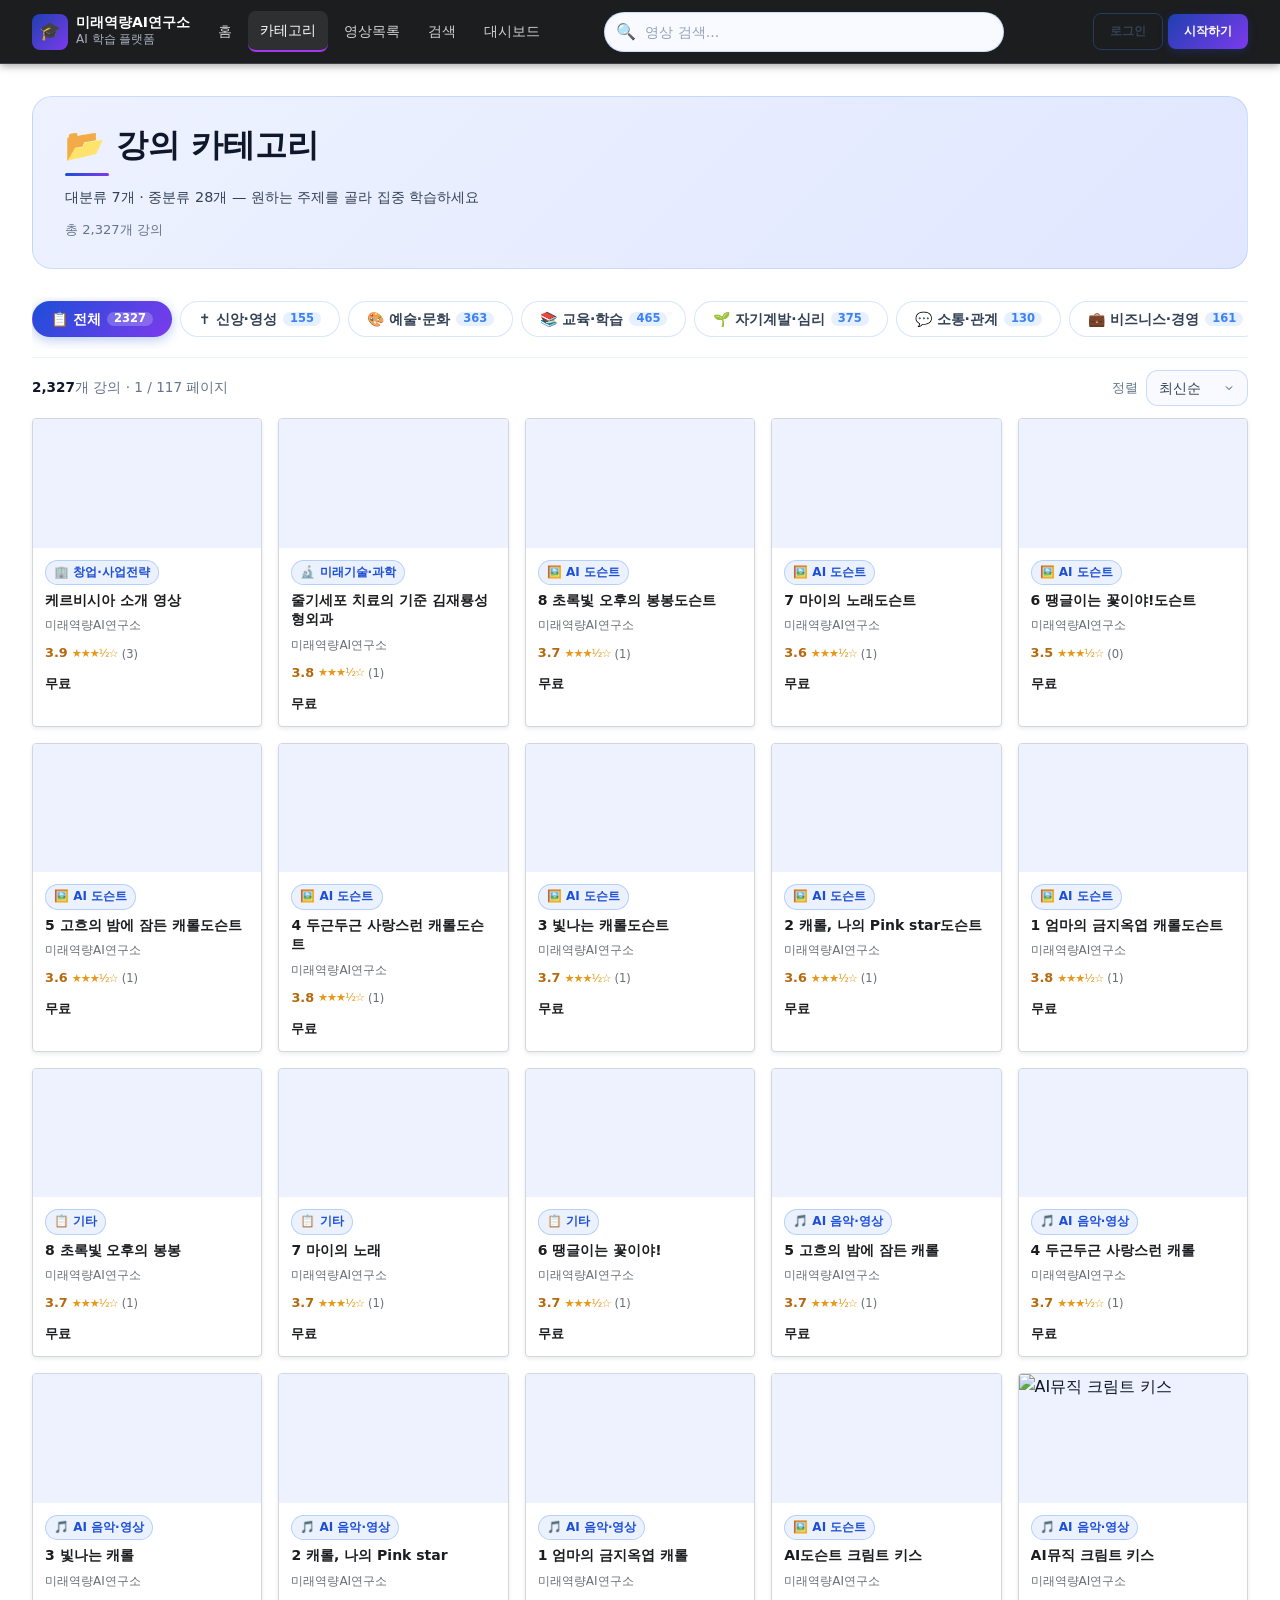
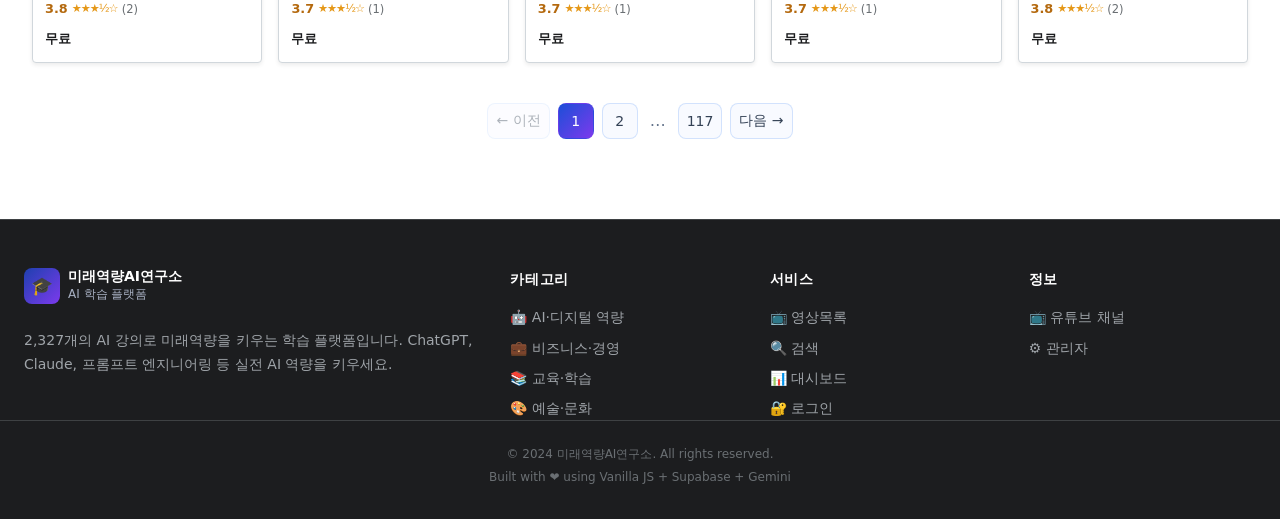
==== commit f0ff859d: "fix: categories.html 영상 분류 연동 + 키워드 보강으로 분류율 79% 달성 - categories.html: videos-data.js 경로 오류 수정 (js/ " ====
--- a/categories.html
+++ b/categories.html
@@ -103,7 +103,7 @@
 <body>
 
 <script src="js/config.js"></script>
-<script src="js/videos-data.js"></script>
+<script src="videos-data.js"></script>
 <script src="js/categories-data.js"></script>
 <script src="js/common.js"></script>
 <script>injectNav('categories');</script>
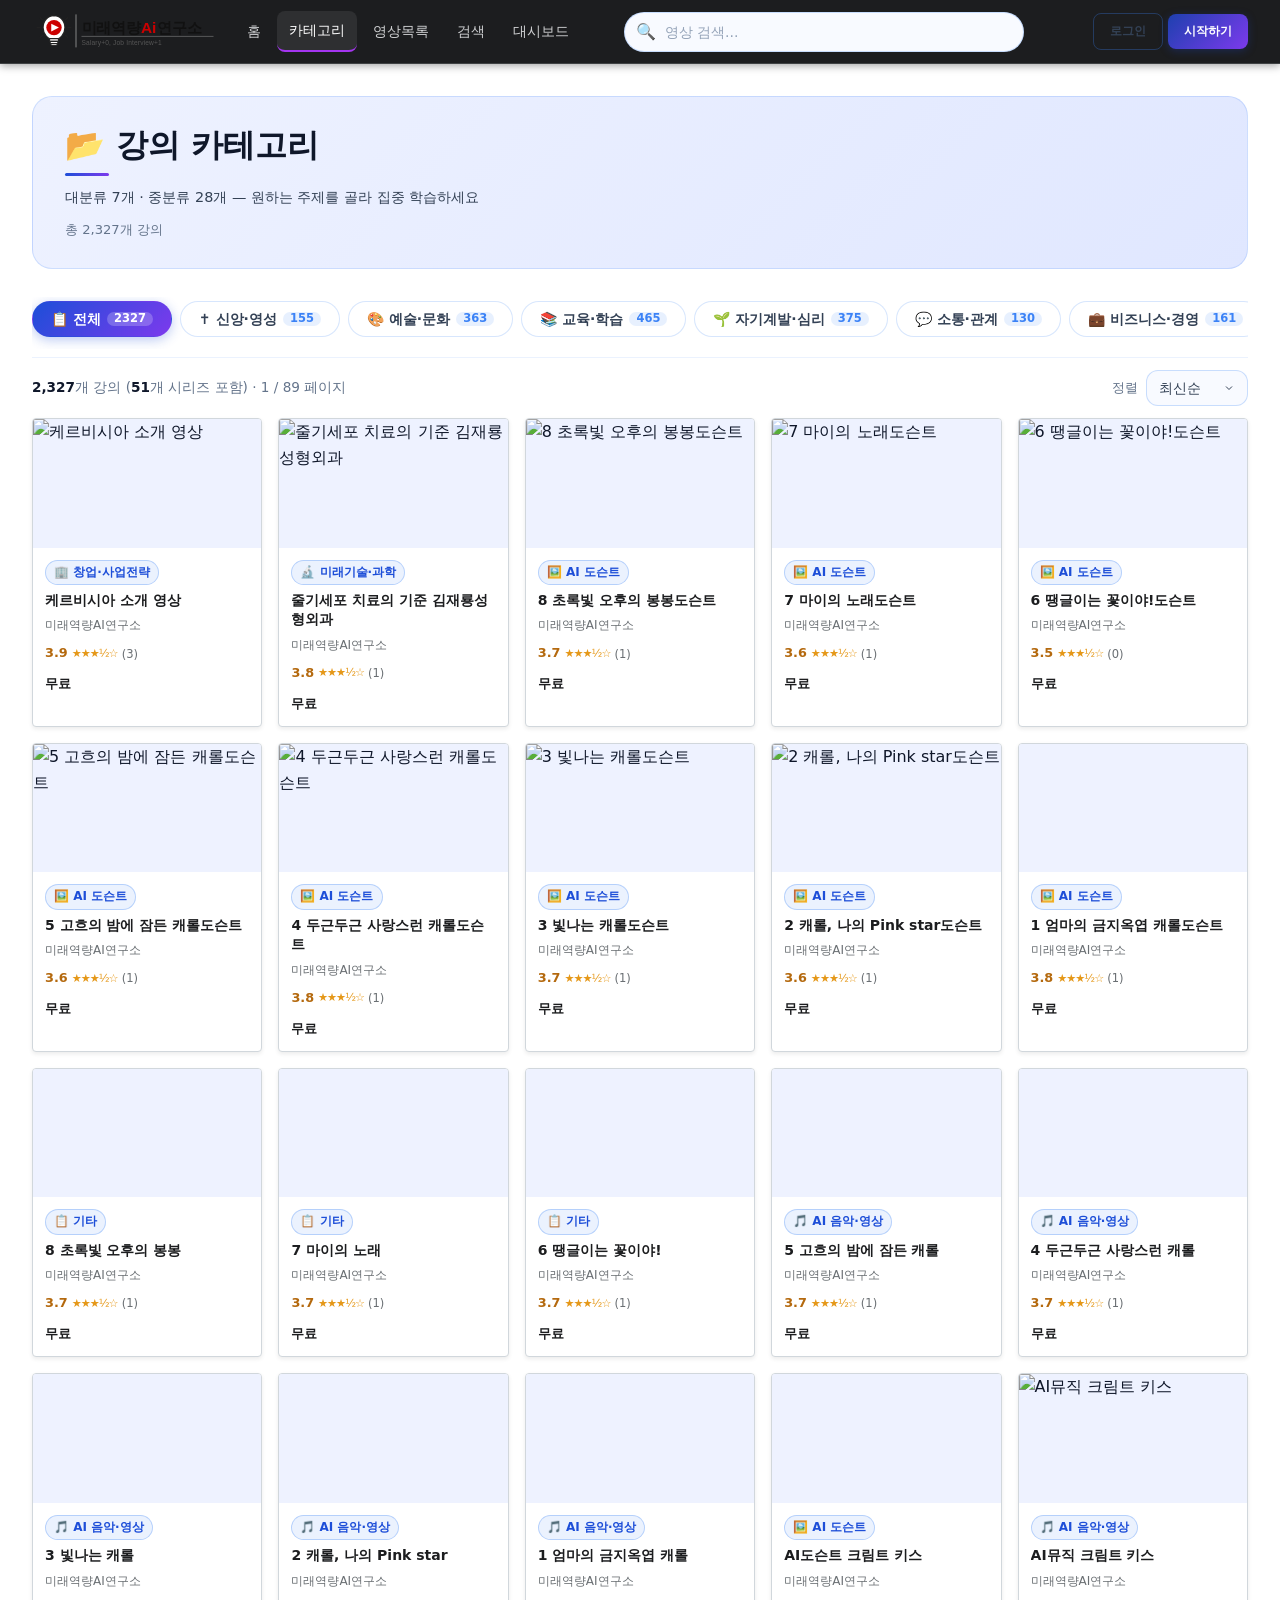
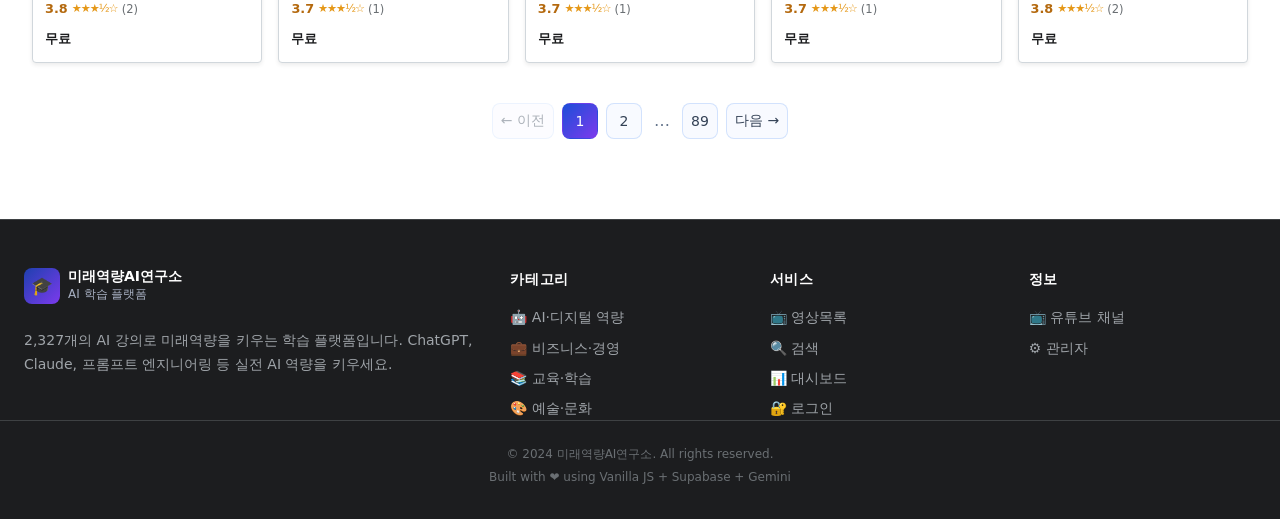
==== commit 669c94a1: "feat: 시리즈 그룹핑 + 로고 교체 [시리즈 그룹핑] - categories-data.js: extractSeriesInfo() + groupVideosBySeries() 추가" ====
--- a/categories.html
+++ b/categories.html
@@ -275,18 +275,24 @@
 
 /* ─── 영상 그리드 렌더링 ────────────────────────────────── */
 function renderVideos() {
-  var grid  = document.getElementById('videoGrid');
-  var info  = document.getElementById('resultInfo');
+  var grid   = document.getElementById('videoGrid');
+  var info   = document.getElementById('resultInfo');
   var pgWrap = document.getElementById('paginationWrap');
   if (!grid) return;
 
   var filtered = getFilteredVideos();
-  var total = filtered.length;
+  /* 시리즈 그룹핑 — 같은 제목 시리즈를 하나로 묶기 */
+  var grouped = groupVideosBySeries(filtered);
+  /* 그룹핑 후 재정렬 */
+  var fn = SORT_FNS[state.sort] || SORT_FNS.latest;
+  grouped.sort(fn);
+
+  var total = grouped.length;
   var totalPages = Math.max(1, Math.ceil(total / PAGE_SIZE));
   if (state.page > totalPages) state.page = totalPages;
 
   var start = (state.page - 1) * PAGE_SIZE;
-  var page  = filtered.slice(start, start + PAGE_SIZE);
+  var page  = grouped.slice(start, start + PAGE_SIZE);
 
   /* 결과 정보 */
   var label = 'all';
@@ -297,10 +303,14 @@
     var main = getMainById(state.mainId);
     label = main ? main.icon + ' ' + main.name : state.mainId;
   }
+  /* 원본 영상 수 vs 그룹 수 표시 */
+  var origCount = filtered.length;
+  var seriesCount = grouped.filter(function(v){ return v._isSeries; }).length;
   if (info) {
     info.innerHTML = (label !== 'all' ? '<strong>' + label + '</strong> · ' : '') +
-                     '<strong>' + total.toLocaleString() + '</strong>개 강의 · ' +
-                     state.page + ' / ' + totalPages + ' 페이지';
+                     '<strong>' + origCount.toLocaleString() + '</strong>개 강의' +
+                     (seriesCount > 0 ? ' (<strong>' + seriesCount + '</strong>개 시리즈 포함)' : '') +
+                     ' · ' + state.page + ' / ' + totalPages + ' 페이지';
   }
 
   if (!page.length) {
@@ -309,7 +319,9 @@
     return;
   }
 
-  grid.innerHTML = page.map(function(v){ return renderVideoCard(v); }).join('');
+  grid.innerHTML = page.map(function(v) {
+    return v._isSeries ? renderSeriesCard(v) : renderVideoCard(v);
+  }).join('');
 
   if (pgWrap) {
     pgWrap.innerHTML = renderPagination(state.page, totalPages, function(p) {
--- a/css/components.css
+++ b/css/components.css
@@ -1275,3 +1275,177 @@
   .stats-grid { grid-template-columns: repeat(2, 1fr); }
   .video-grid { grid-template-columns: 1fr; }
 }
+
+/* ═══════════════════════════════════════════════════════════
+   시리즈 카드 (categories.html / videos-list.html 공용)
+   ═══════════════════════════════════════════════════════════ */
+.series-card {
+  grid-column: 1 / -1;
+  background: #fff;
+  border: 1.5px solid rgba(99,102,241,0.22);
+  border-radius: 16px;
+  overflow: hidden;
+  box-shadow: 0 2px 14px rgba(30,64,175,0.07);
+  transition: box-shadow .15s;
+}
+.series-card:hover { box-shadow: 0 4px 24px rgba(30,64,175,0.13); }
+
+.series-card-header {
+  display: flex;
+  gap: 16px;
+  padding: 16px;
+  cursor: pointer;
+  transition: background .15s;
+  align-items: flex-start;
+}
+.series-card-header:hover { background: #F8FAFF; }
+
+.series-thumb-wrap {
+  position: relative;
+  flex-shrink: 0;
+  width: 160px;
+  height: 90px;
+  border-radius: 10px;
+  overflow: hidden;
+  background: #EEF2FF;
+}
+.series-thumb-wrap img {
+  width: 100%;
+  height: 100%;
+  object-fit: cover;
+}
+.series-ep-count {
+  position: absolute;
+  bottom: 5px;
+  right: 5px;
+  background: rgba(0,0,0,0.72);
+  color: #fff;
+  font-size: 0.7rem;
+  font-weight: 700;
+  padding: 2px 8px;
+  border-radius: 20px;
+}
+
+.series-info {
+  flex: 1;
+  min-width: 0;
+  display: flex;
+  flex-direction: column;
+  gap: 5px;
+}
+.series-cat { display: flex; gap: 4px; flex-wrap: wrap; }
+.series-title {
+  font-size: 1rem;
+  font-weight: 700;
+  color: #0F172A;
+  margin: 0;
+  overflow: hidden;
+  text-overflow: ellipsis;
+  display: -webkit-box;
+  -webkit-line-clamp: 2;
+  -webkit-box-orient: vertical;
+}
+.series-meta { font-size: 0.78rem; color: #64748B; }
+.series-toggle-btn {
+  margin-top: 6px;
+  display: inline-flex;
+  align-items: center;
+  gap: 5px;
+  padding: 5px 14px;
+  background: #EEF2FF;
+  border: 1px solid rgba(99,102,241,0.3);
+  border-radius: 9999px;
+  color: #1D4ED8;
+  font-size: 0.76rem;
+  font-weight: 700;
+  cursor: pointer;
+  font-family: inherit;
+  width: fit-content;
+  transition: background .12s;
+}
+.series-toggle-btn:hover { background: #E0E7FF; }
+
+/* 에피소드 목록 */
+.series-episodes {
+  border-top: 1px solid rgba(99,102,241,0.12);
+  background: #F8FAFF;
+  padding: 8px 12px 12px;
+}
+.episode-list {
+  display: flex;
+  flex-direction: column;
+  gap: 2px;
+  max-height: 360px;
+  overflow-y: auto;
+  scrollbar-width: thin;
+  scrollbar-color: rgba(99,102,241,0.3) transparent;
+}
+.episode-item {
+  display: flex;
+  align-items: center;
+  gap: 10px;
+  padding: 7px 10px;
+  border-radius: 8px;
+  text-decoration: none;
+  color: #0F172A;
+  transition: background .12s;
+}
+.episode-item:hover { background: #EEF2FF; }
+.ep-num {
+  flex-shrink: 0;
+  font-size: 0.7rem;
+  font-weight: 700;
+  color: #6366F1;
+  background: #EEF2FF;
+  padding: 2px 8px;
+  border-radius: 20px;
+  min-width: 38px;
+  text-align: center;
+}
+.ep-thumb {
+  flex-shrink: 0;
+  width: 72px;
+  height: 40px;
+  object-fit: cover;
+  border-radius: 5px;
+  background: #E2E8F0;
+}
+.ep-title {
+  flex: 1;
+  font-size: 0.82rem;
+  overflow: hidden;
+  text-overflow: ellipsis;
+  white-space: nowrap;
+  color: #0F172A;
+}
+.ep-views {
+  flex-shrink: 0;
+  font-size: 0.73rem;
+  color: #64748B;
+  white-space: nowrap;
+}
+
+/* 시리즈 table row (videos-list.html) */
+.series-table-row { background: #F0F4FF !important; cursor: pointer; }
+.series-table-row:hover { background: #E8EDFF !important; }
+.series-table-row td { border-bottom: 1px solid rgba(99,102,241,0.15) !important; }
+.series-badge {
+  display: inline-flex;
+  align-items: center;
+  gap: 4px;
+  background: #6366F1;
+  color: #fff;
+  font-size: 0.7rem;
+  font-weight: 700;
+  padding: 2px 8px;
+  border-radius: 20px;
+  margin-right: 6px;
+}
+.episode-table-row { background: #FAFBFF !important; }
+.episode-table-row td:first-child { padding-left: 40px !important; }
+
+@media (max-width: 600px) {
+  .series-thumb-wrap { width: 100px; height: 58px; }
+  .ep-thumb { width: 52px; height: 30px; }
+  .series-title { font-size: 0.9rem; }
+}
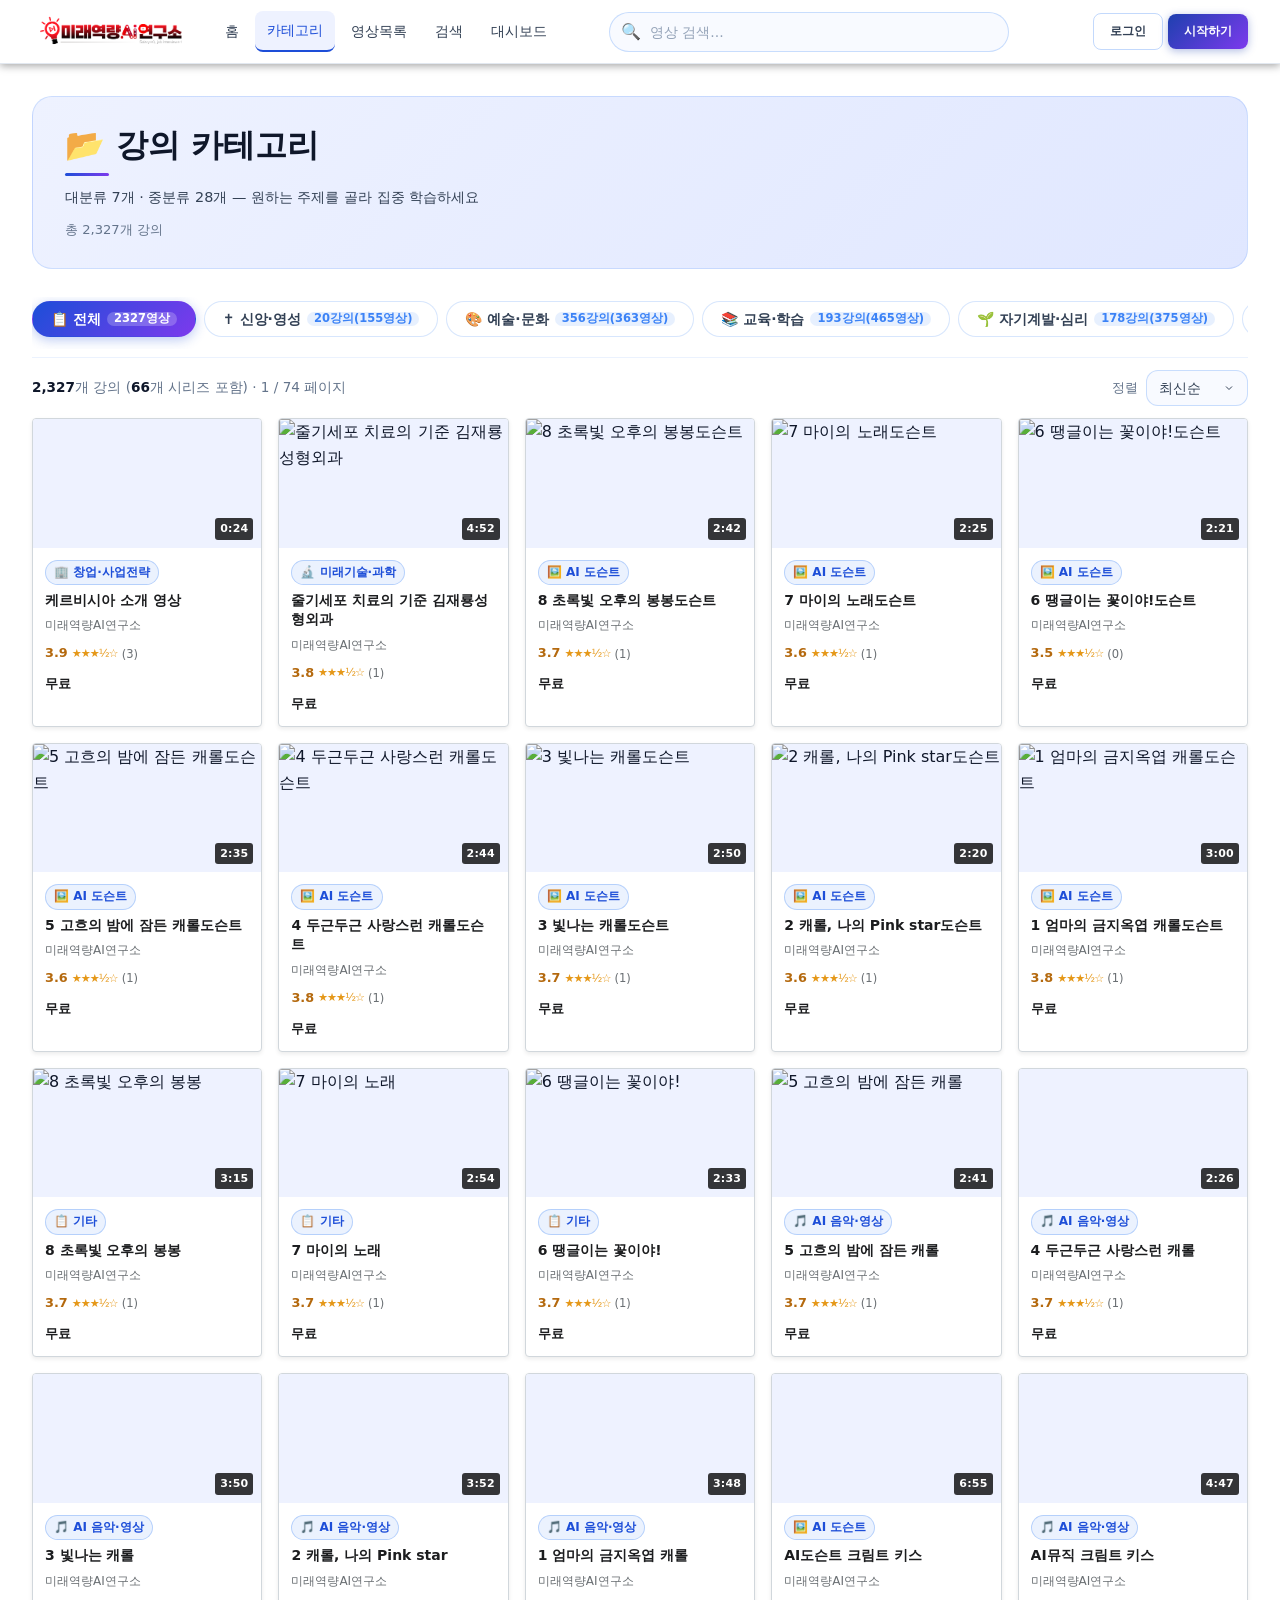
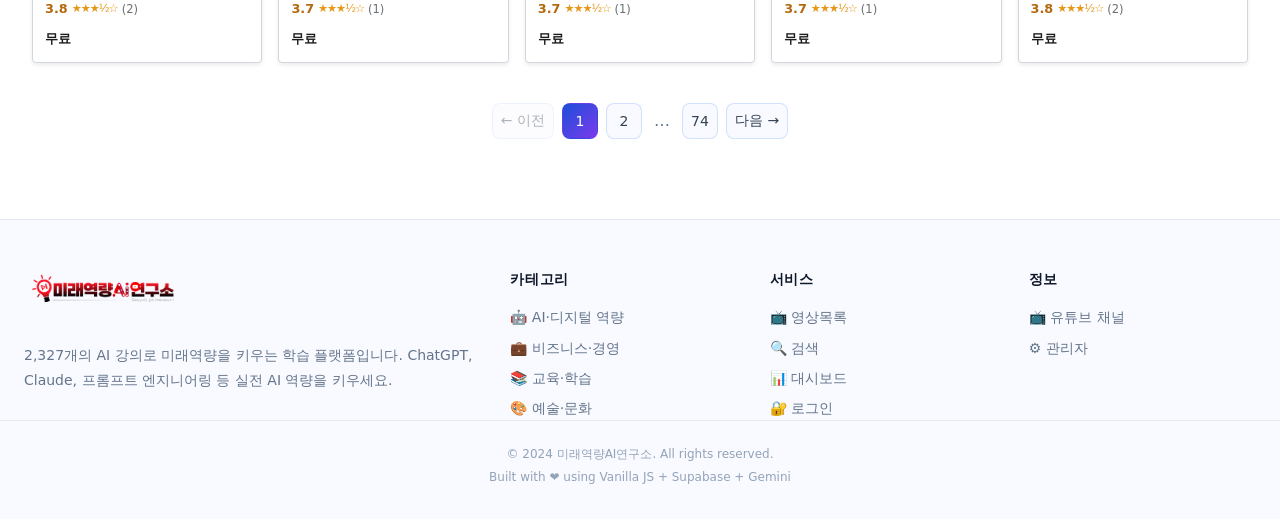
==== commit 2cea8369: "feat: 카테고리 버튼에 강의수(영상수) 표기 추가 - getCounts()에 시리즈 그룹핑 후 강의(카드) 수 계산 추가   (_seriesTotal, seriesCount 필" ====
--- a/categories.html
+++ b/categories.html
@@ -200,14 +200,16 @@
   if (hc) hc.textContent = '총 ' + total.toLocaleString() + '개 강의';
 
   var html = '<button class="main-tab' + (state.mainId==='all'?' active':'') +
-             '" data-main="all">📋 전체 <span class="tab-count">' + total + '</span></button>';
+             '" data-main="all">📋 전체 <span class="tab-count">' + total + '영상</span></button>';
 
   TAXONOMY.forEach(function(main) {
-    var cnt = (counts[main.id] || {})._total || 0;
+    var mc = counts[main.id] || {};
+    var series = mc._seriesTotal || 0;
+    var total  = mc._total || 0;
     html += '<button class="main-tab' + (state.mainId===main.id?' active':'') +
             '" data-main="' + main.id + '">' +
             main.icon + ' ' + main.name +
-            ' <span class="tab-count">' + cnt + '</span></button>';
+            ' <span class="tab-count">' + series + '강의(' + total + '영상)</span></button>';
   });
 
   /* 기타 */
@@ -252,11 +254,12 @@
           '전체 <span class="pill-count">' + (mainCounts._total||0) + '</span></button>';
 
   main.subs.forEach(function(sub) {
-    var cnt = mainCounts.subs[sub.id] || 0;
+    var rawCnt    = mainCounts.subs[sub.id] || 0;
+    var seriesCnt = (mainCounts.seriesCount || {})[sub.id] || 0;
     html += '<button class="category-pill' + (state.subId===sub.id?' active':'') +
             '" data-sub="' + sub.id + '">' +
             sub.icon + ' ' + sub.name +
-            ' <span class="pill-count">' + cnt + '</span></button>';
+            ' <span class="pill-count">' + seriesCnt + '강의(' + rawCnt + '영상)</span></button>';
   });
 
   bar.innerHTML = html;
--- a/css/components.css
+++ b/css/components.css
@@ -12,15 +12,15 @@
   left: 0;
   right: 0;
   height: var(--nav-height);
-  background: #1C1D1F;
-  border-bottom: 1px solid #3E4143;
+  background: #FFFFFF;
+  border-bottom: 1px solid #E2E8F0;
   box-shadow: 0 2px 8px rgba(0,0,0,0.35);
   z-index: var(--z-sticky);
   transition: background var(--transition-normal), box-shadow var(--transition-normal);
 }
 .nav-bar.scrolled {
-  background: #1C1D1F;
-  box-shadow: 0 2px 16px rgba(0,0,0,0.45);
+  background: #FFFFFF;
+  box-shadow: 0 2px 12px rgba(0,0,0,0.08);
 }
 
 .nav-inner {
@@ -58,11 +58,11 @@
   font-weight: var(--fw-bold);
   line-height: 1.2;
   white-space: nowrap;
-  color: #FFFFFF;
+  color: #0F172A;
 }
 .nav-logo-sub {
   font-size: var(--fs-xs);
-  color: #A8B0C2;
+  color: #64748B;
   font-weight: var(--fw-regular);
 }
 
@@ -80,15 +80,15 @@
   border-radius: var(--radius-md);
   font-size: var(--fs-sm);
   font-weight: var(--fw-medium);
-  color: #CFD0D2;
+  color: #334155;
   transition: color var(--transition-fast), background var(--transition-fast);
   white-space: nowrap;
 }
 .nav-link:hover, .nav-link.active {
-  color: #FFFFFF;
-  background: rgba(255,255,255,0.08);
-}
-.nav-link.active { color: #FFFFFF; border-bottom: 2px solid #A435F0; }
+  color: #1D4ED8;
+  background: #EEF2FF;
+}
+.nav-link.active { color: #1D4ED8; border-bottom: 2px solid #1D4ED8; }
 
 /* 검색바 (nav 내) */
 .nav-search {
@@ -355,6 +355,21 @@
 }
 .video-card:hover .play-icon { opacity: 1; transform: scale(1); }
 
+/* 재생 시간 배지 (썸네일 우하단) */
+.video-card-duration {
+  position: absolute;
+  bottom: var(--space-2);
+  right: var(--space-2);
+  background: rgba(0, 0, 0, 0.78);
+  color: #fff;
+  font-size: 11px;
+  font-weight: 600;
+  padding: 2px 5px;
+  border-radius: 3px;
+  letter-spacing: 0.02em;
+  pointer-events: none;
+}
+
 /* 시청 완료 배지 */
 .video-card-completed {
   position: absolute;
@@ -1203,8 +1218,8 @@
    16. 푸터
    ═══════════════════════════════════════════════════════════ */
 .site-footer {
-  background: #1C1D1F;
-  border-top: 1px solid #3E4143;
+  background: #F8FAFF;
+  border-top: 1px solid #E2E8F0;
   padding-block: 48px 32px;
   margin-top: 0;
 }
@@ -1221,14 +1236,14 @@
 }
 .footer-brand-desc {
   font-size: var(--fs-sm);
-  color: #9FA4A9;
+  color: #64748B;
   line-height: var(--lh-relaxed);
   margin-top: var(--space-3);
 }
 .footer-heading {
   font-size: var(--fs-sm);
   font-weight: var(--fw-semibold);
-  color: #FFFFFF;
+  color: #0F172A;
   margin-bottom: var(--space-4);
   text-transform: uppercase;
   letter-spacing: 0.05em;
@@ -1240,16 +1255,16 @@
 }
 .footer-link {
   font-size: var(--fs-sm);
-  color: #9FA4A9;
+  color: #64748B;
   transition: color var(--transition-fast);
 }
-.footer-link:hover { color: #FFFFFF; }
+.footer-link:hover { color: #1D4ED8; }
 .footer-bottom {
-  border-top: 1px solid #3E4143;
+  border-top: 1px solid #E2E8F0;
   padding-top: var(--space-6);
   text-align: center;
   font-size: var(--fs-xs);
-  color: #6A6F73;
+  color: #94A3B8;
 }
 
 /* ═══════════════════════════════════════════════════════════
@@ -1418,6 +1433,12 @@
   white-space: nowrap;
   color: #0F172A;
 }
+.ep-duration {
+  flex-shrink: 0;
+  font-size: 0.73rem;
+  color: #475569;
+  white-space: nowrap;
+}
 .ep-views {
   flex-shrink: 0;
   font-size: 0.73rem;
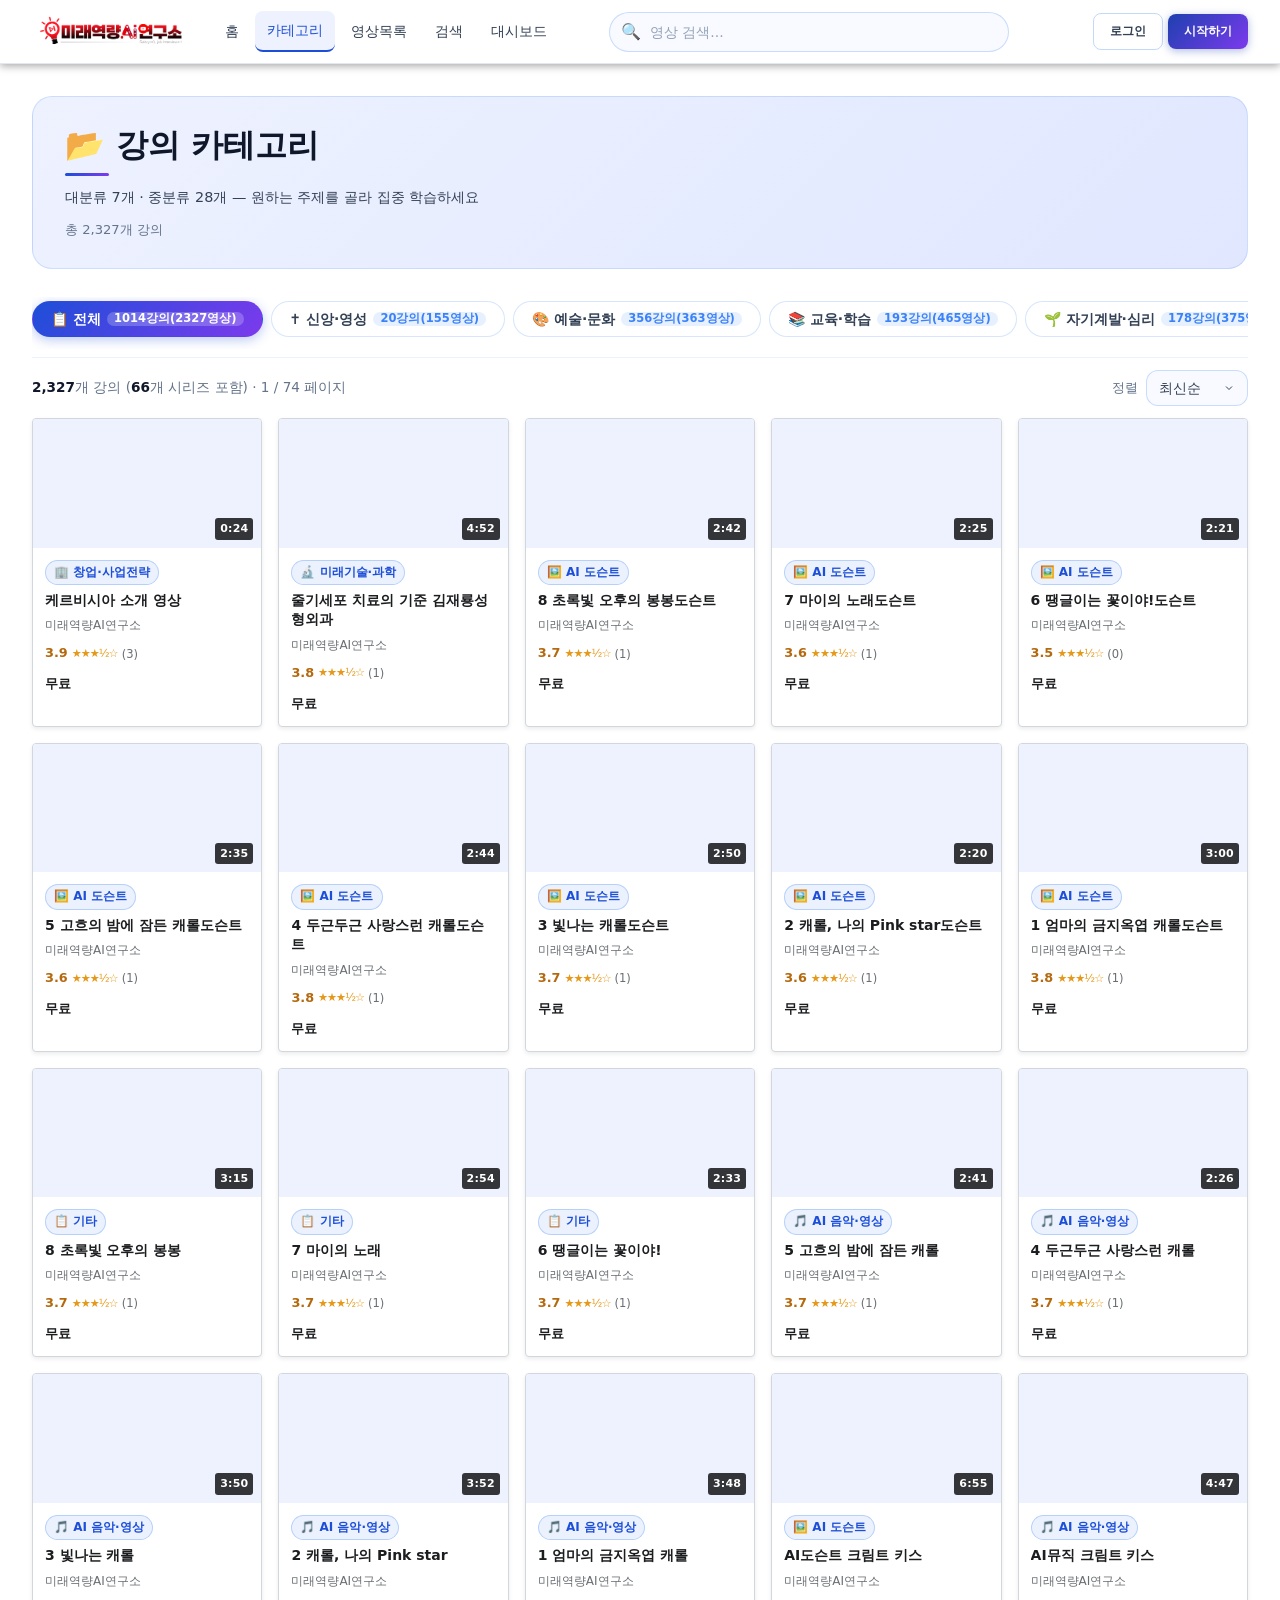
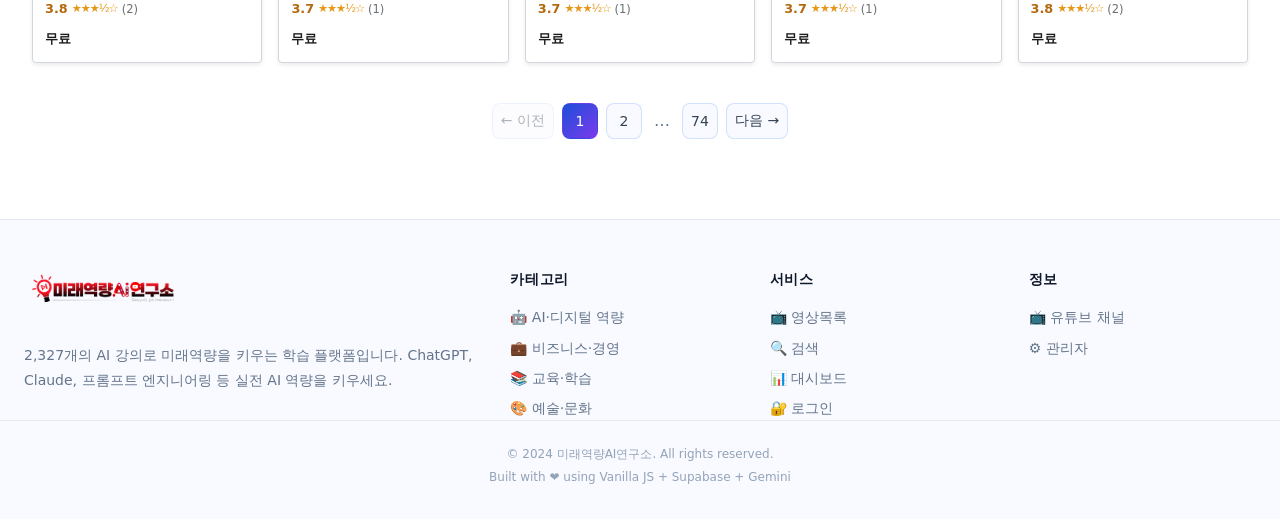
==== commit bd53e4ef: "fix: 전체 탭도 강의수(영상수) 형식으로 표기 Co-Authored-By: Claude Sonnet 4.6 <noreply@anthropic.com>" ====
--- a/categories.html
+++ b/categories.html
@@ -194,13 +194,16 @@
   if (!el) return;
 
   var total = counts._total || 0;
+  var totalSeries = TAXONOMY.reduce(function(s, m) {
+    return s + ((counts[m.id] || {})._seriesTotal || 0);
+  }, 0);
 
   /* 헤더 카운트 */
   var hc = document.getElementById('headerCount');
   if (hc) hc.textContent = '총 ' + total.toLocaleString() + '개 강의';
 
   var html = '<button class="main-tab' + (state.mainId==='all'?' active':'') +
-             '" data-main="all">📋 전체 <span class="tab-count">' + total + '영상</span></button>';
+             '" data-main="all">📋 전체 <span class="tab-count">' + totalSeries + '강의(' + total + '영상)</span></button>';
 
   TAXONOMY.forEach(function(main) {
     var mc = counts[main.id] || {};
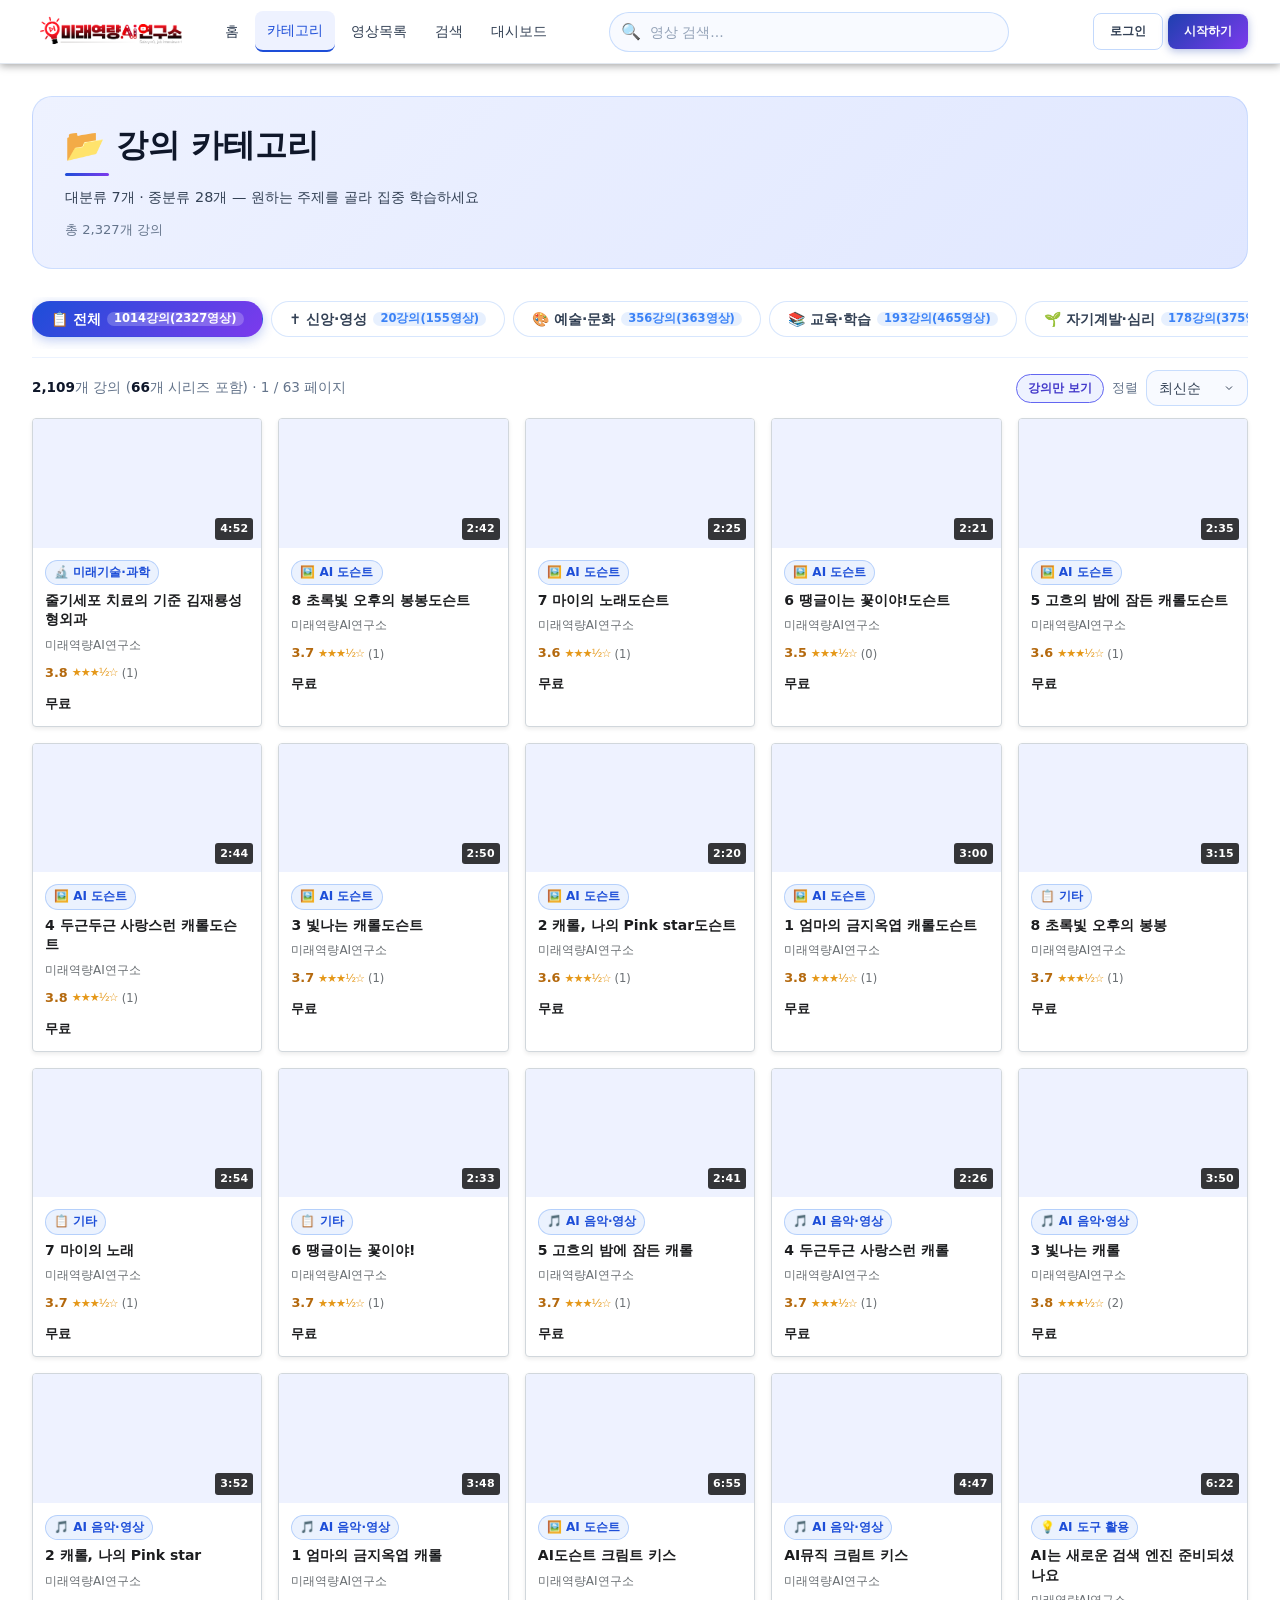
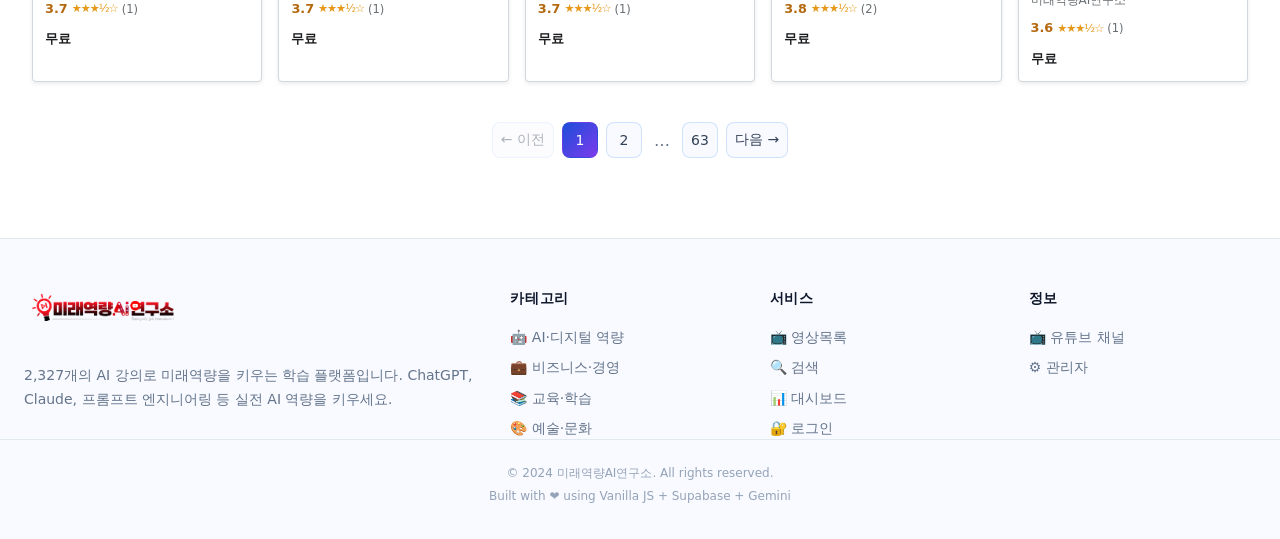
==== commit 3fedf41e: "feat: 비강의(Shorts) 필터링 — 강의만/전체 토글 추가 - isLecture() 추가: 재생시간 60초 미만 = Shorts/비강의 (218개 해당) - videos-l" ====
--- a/categories.html
+++ b/categories.html
@@ -135,6 +135,12 @@
     <div class="control-bar">
       <div class="result-info" id="resultInfo">로딩 중…</div>
       <div style="display:flex;align-items:center;gap:8px;">
+        <button id="lectureToggleBtn" onclick="toggleLectureOnly()"
+          style="padding:5px 11px;border-radius:20px;border:1.5px solid #6366F1;
+                 background:#EEF2FF;color:#4338CA;font-size:0.78rem;font-weight:700;
+                 cursor:pointer;white-space:nowrap;font-family:inherit;">
+          강의만 보기
+        </button>
         <label for="sortSelect" style="font-size:0.8rem;color:var(--text-muted);">정렬</label>
         <select class="sort-select" id="sortSelect">
           <option value="latest">최신순</option>
@@ -160,10 +166,11 @@
 <script>
 /* ─── 상태 ─────────────────────────────────────────────── */
 var state = {
-  mainId : getUrlParam('main', 'all'),
-  subId  : getUrlParam('sub',  'all'),
-  sort   : getUrlParam('sort', 'latest'),
-  page   : parseInt(getUrlParam('page', '1'), 10) || 1,
+  mainId      : getUrlParam('main', 'all'),
+  subId       : getUrlParam('sub',  'all'),
+  sort        : getUrlParam('sort', 'latest'),
+  page        : parseInt(getUrlParam('page', '1'), 10) || 1,
+  lectureOnly : true, // 기본값: 강의만 표시
 };
 var PAGE_SIZE = 20;
 
@@ -177,6 +184,9 @@
 /* ─── 필터링 ─────────────────────────────────────────────── */
 function getFilteredVideos() {
   var all = getCategorizedVideos();
+  if (state.lectureOnly && typeof isLecture === 'function') {
+    all = all.filter(isLecture);
+  }
   if (state.mainId !== 'all') {
     all = all.filter(function(v){ return v.mainId === state.mainId; });
   }
@@ -349,6 +359,20 @@
   });
 }
 
+/* ─── 강의/전체 토글 ──────────────────────────────────────── */
+function toggleLectureOnly() {
+  state.lectureOnly = !state.lectureOnly;
+  var btn = document.getElementById('lectureToggleBtn');
+  if (btn) {
+    btn.textContent   = state.lectureOnly ? '강의만 보기' : '전체 보기';
+    btn.style.background   = state.lectureOnly ? '#EEF2FF' : '#F1F5F9';
+    btn.style.color        = state.lectureOnly ? '#4338CA' : '#64748B';
+    btn.style.borderColor  = state.lectureOnly ? '#6366F1' : '#CBD5E1';
+  }
+  state.page = 1;
+  renderVideos();
+}
+
 /* ─── 정렬 이벤트 ─────────────────────────────────────────── */
 document.addEventListener('DOMContentLoaded', function() {
   var sortEl = document.getElementById('sortSelect');
